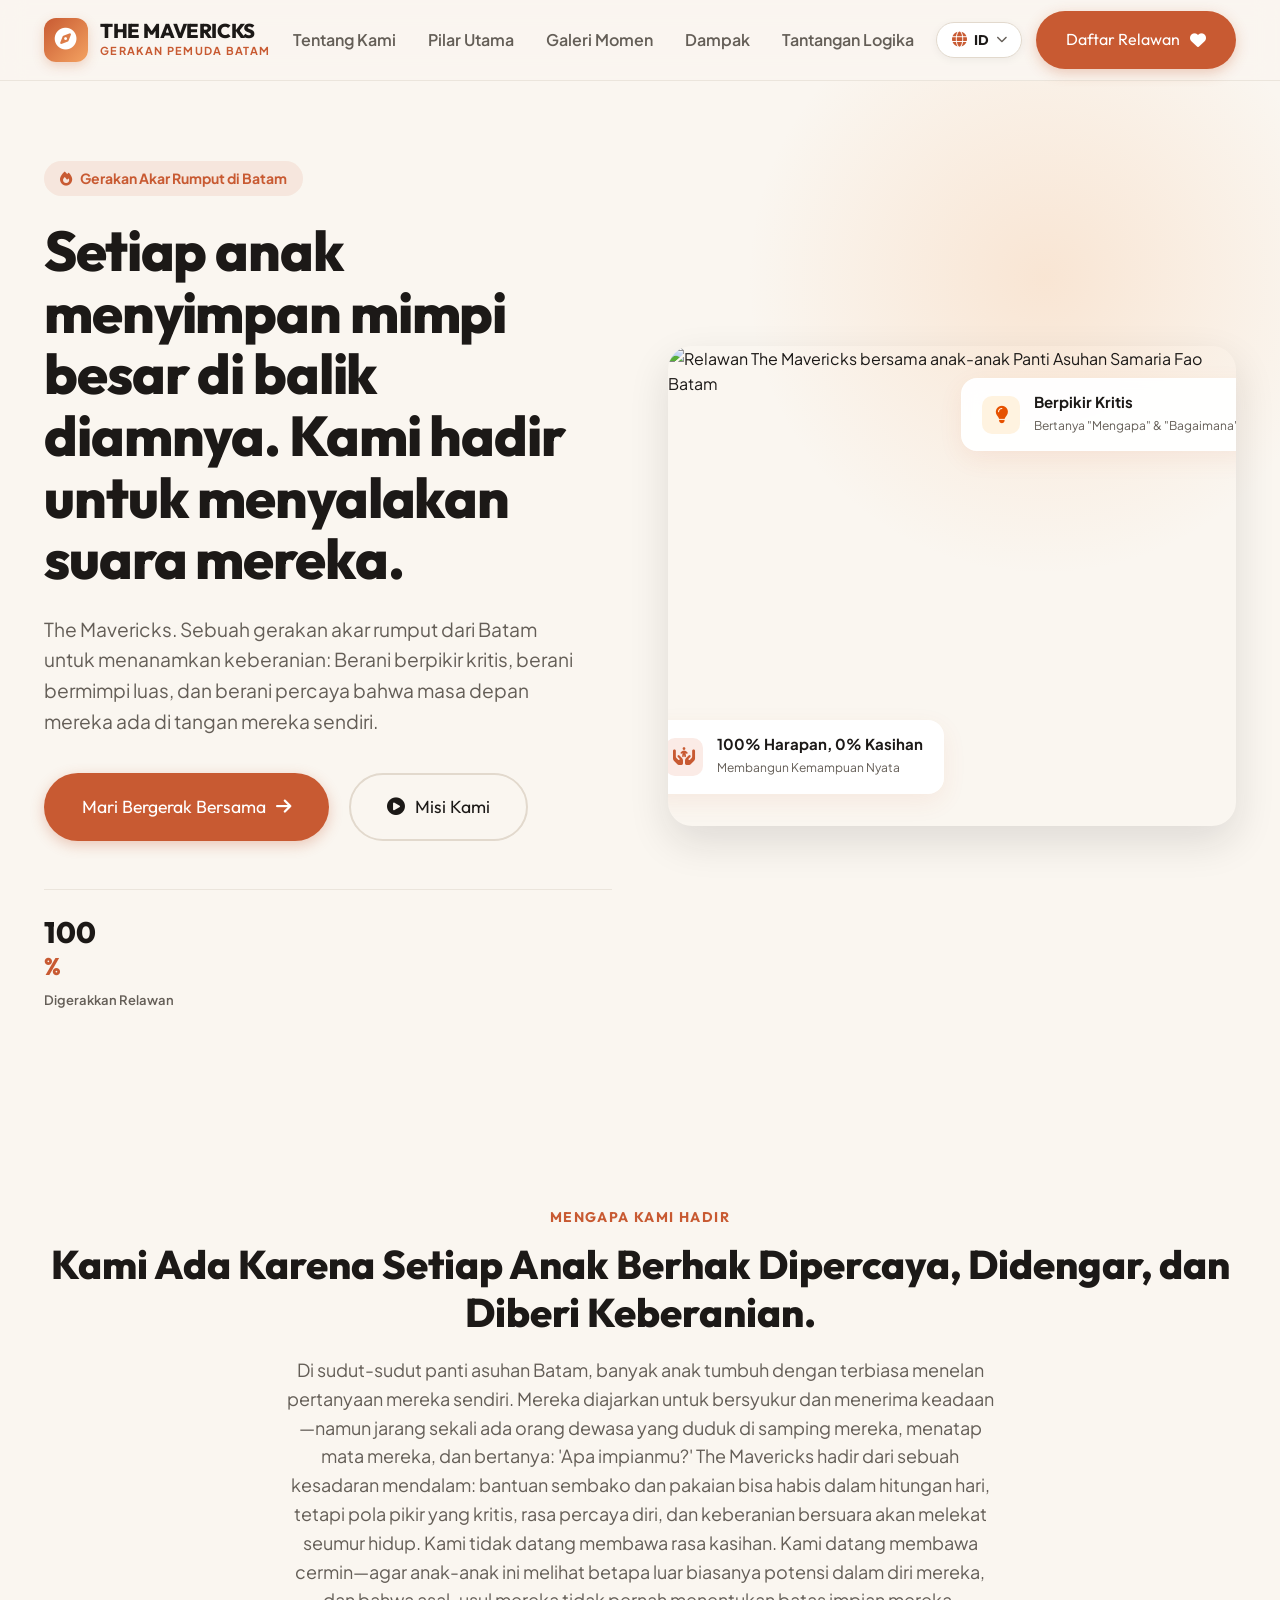
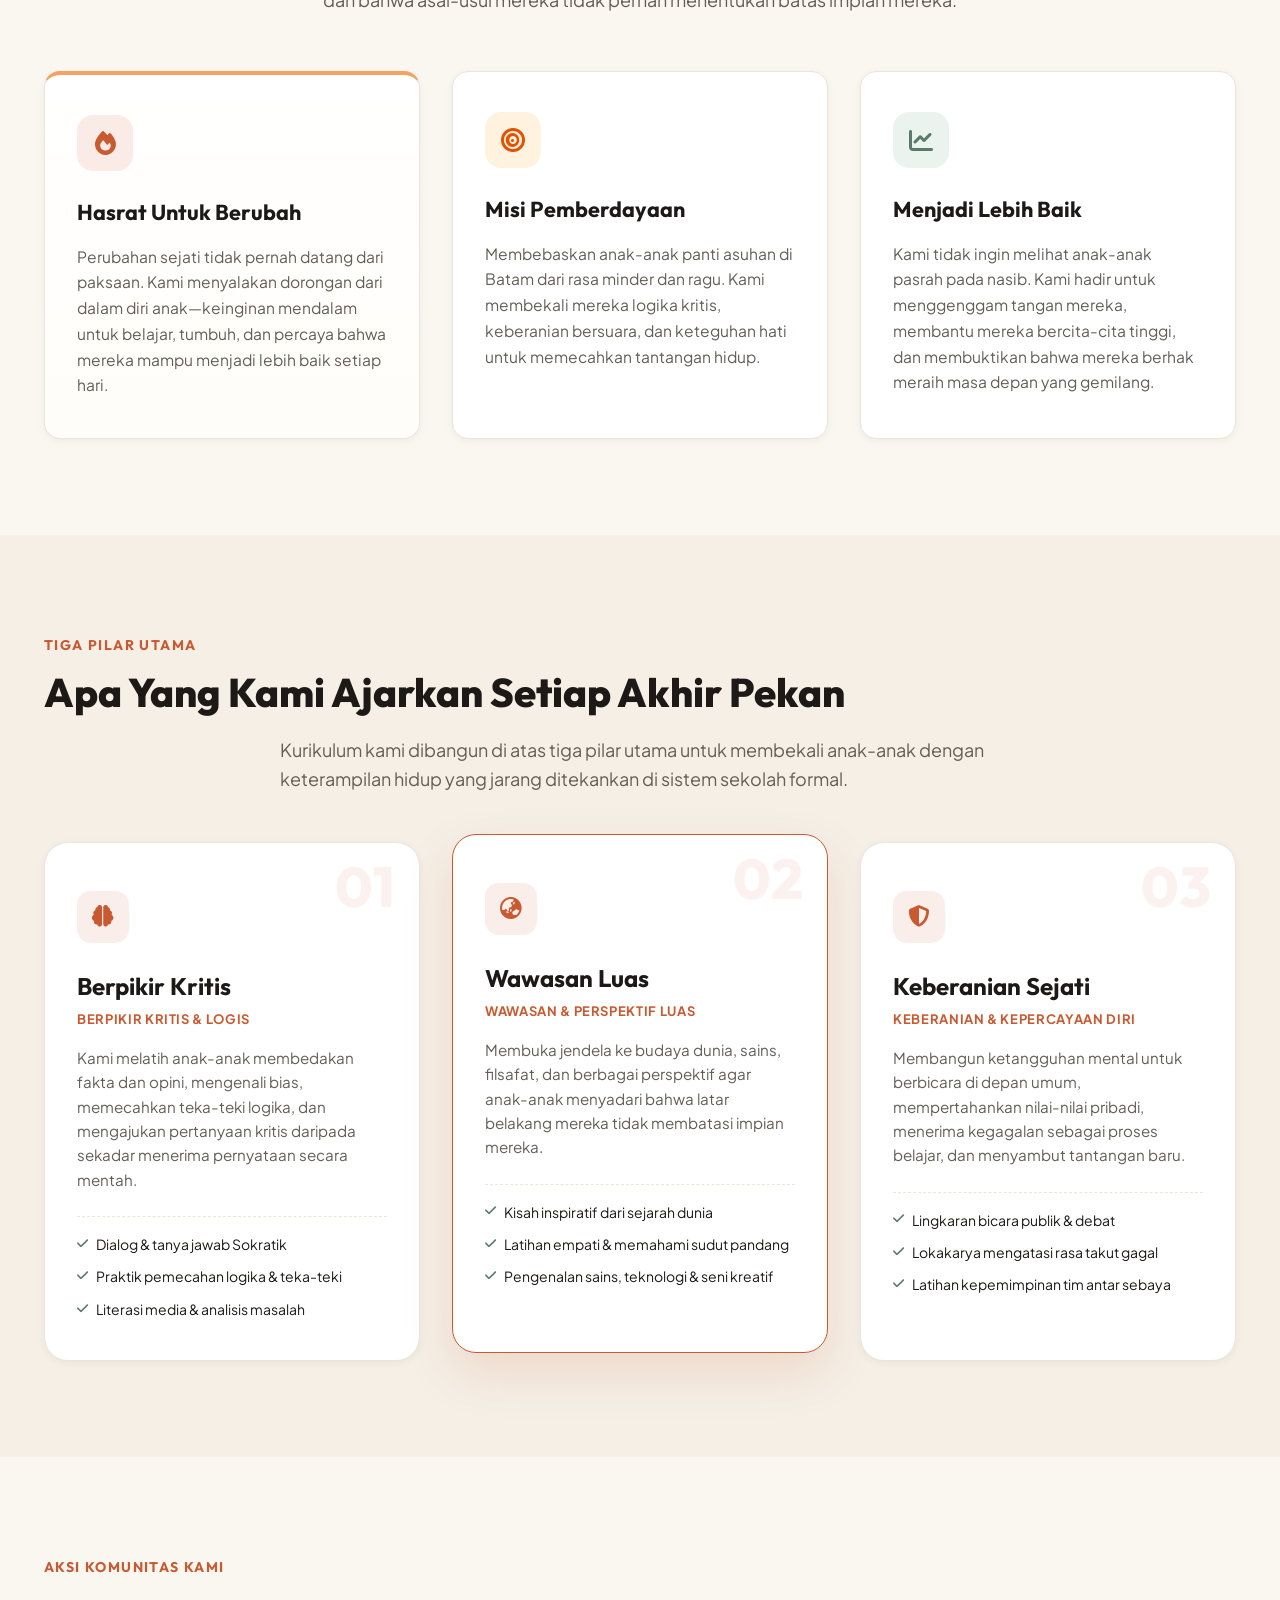
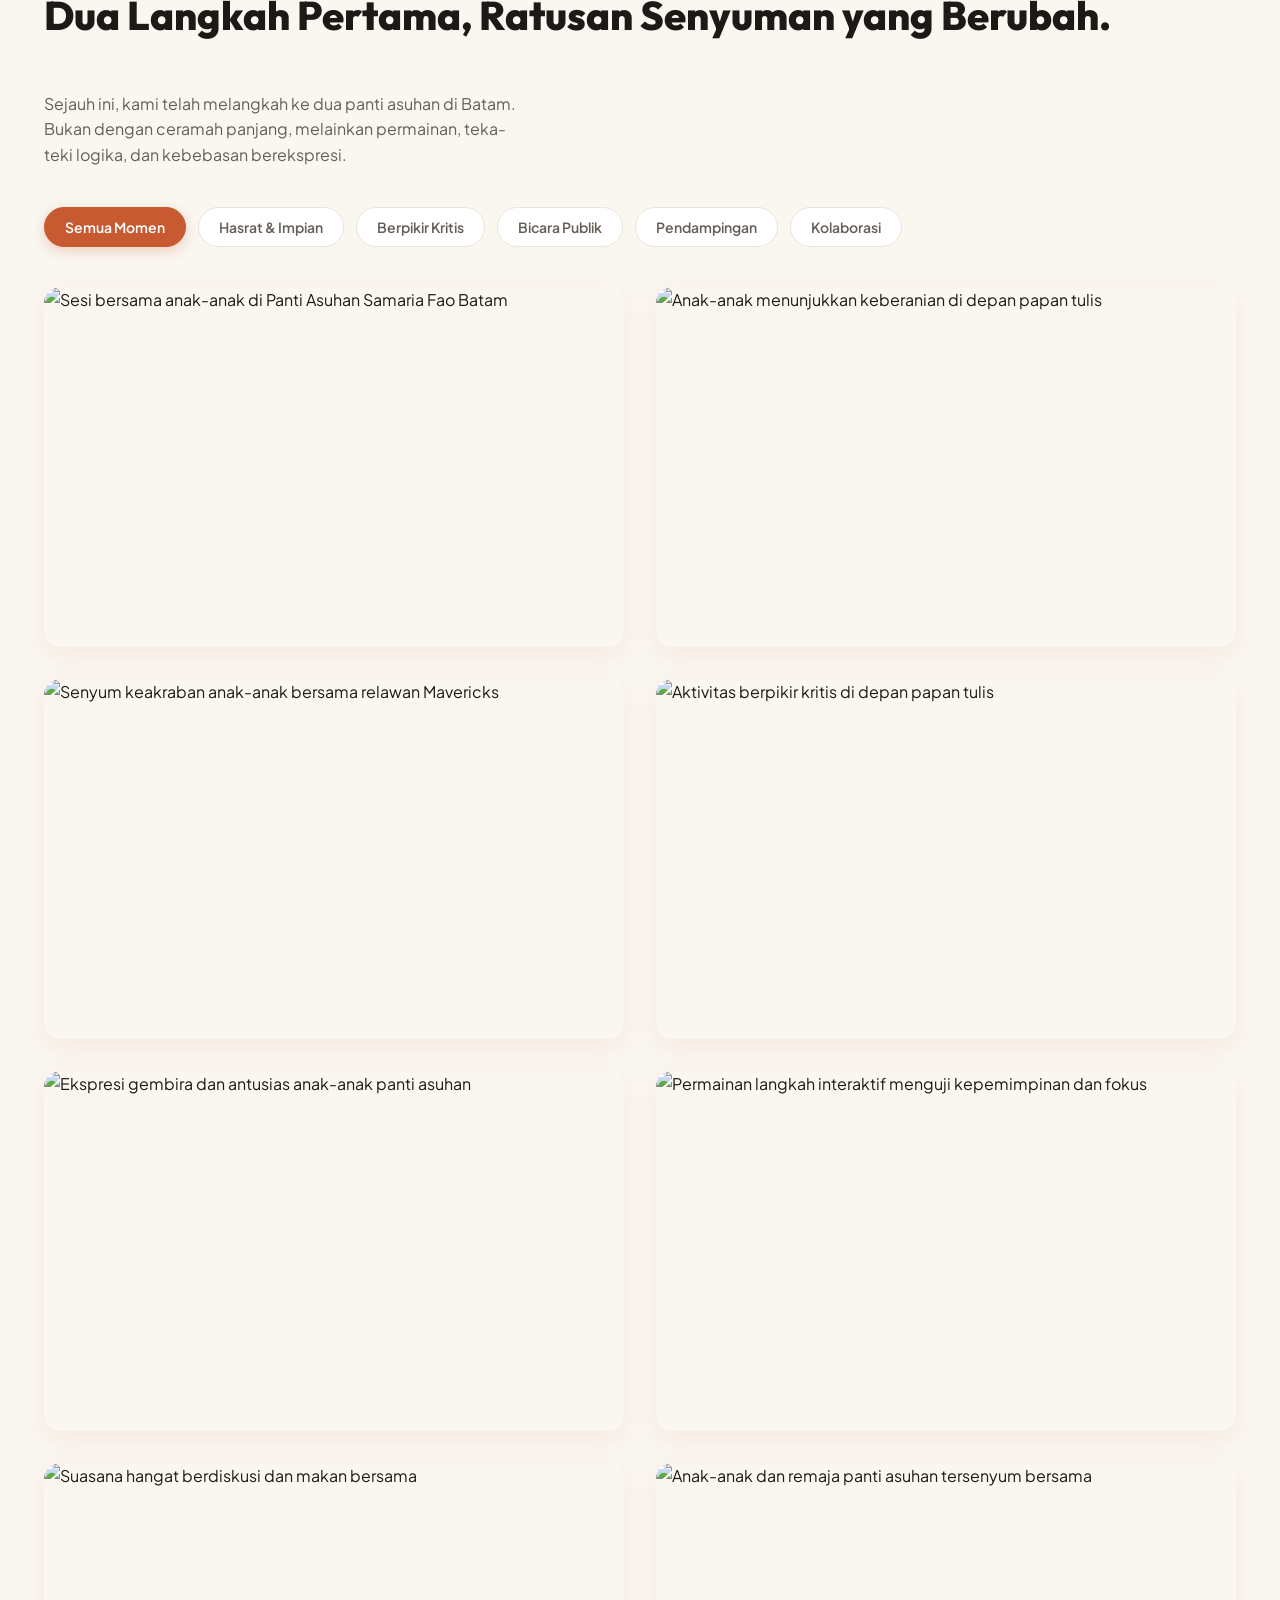
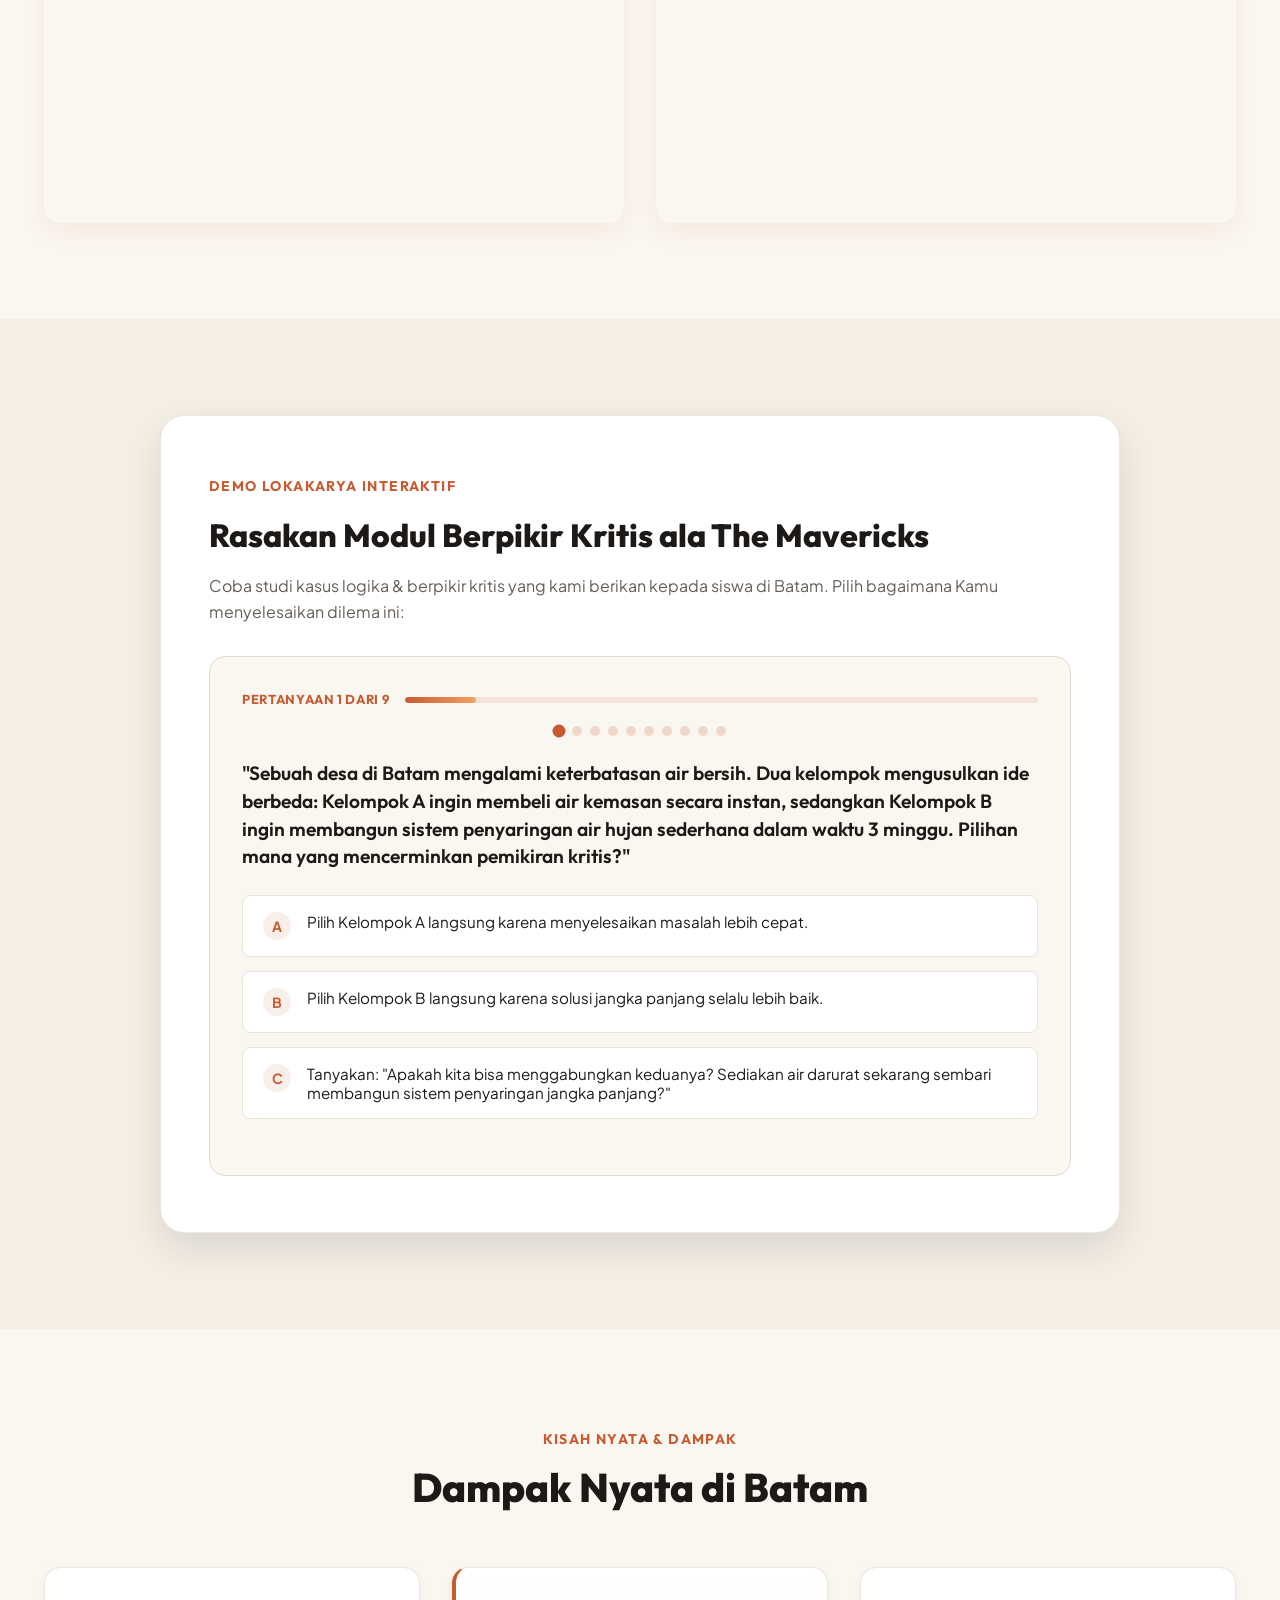
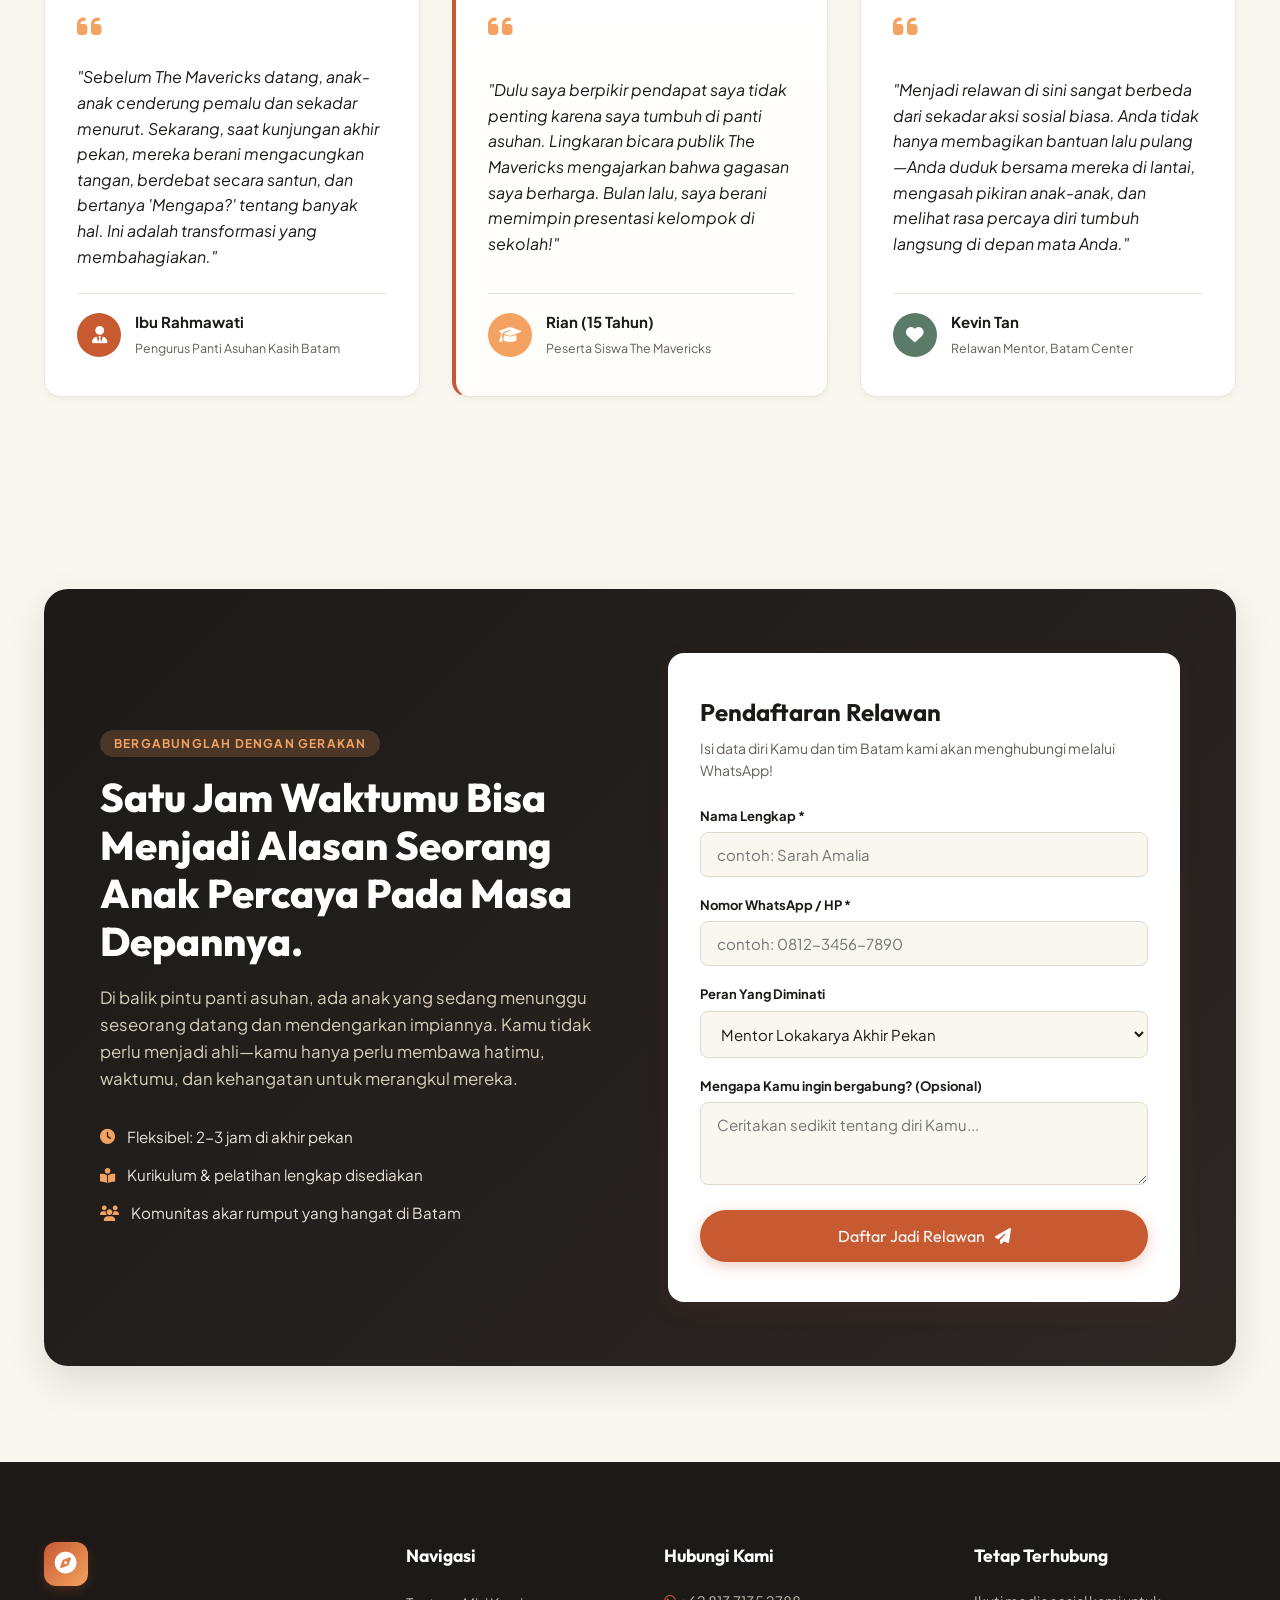
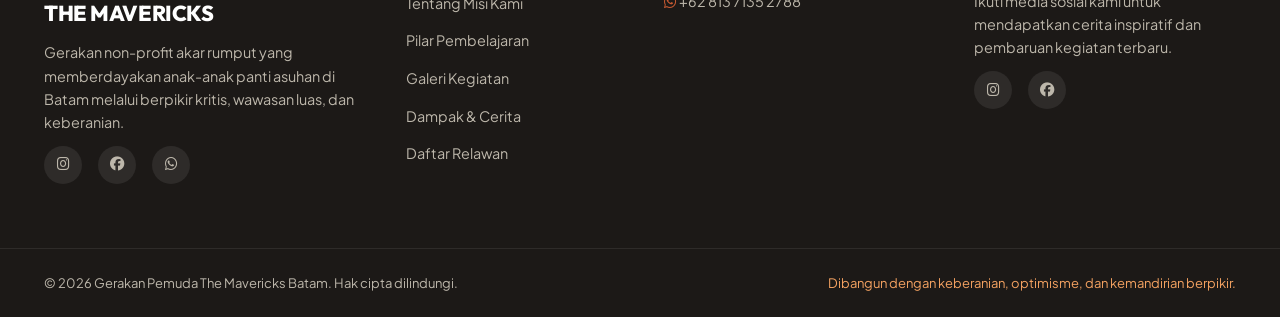
==== index.html @ 52108f41 "Add files via upload" ====
<!DOCTYPE html>
<html lang="id">
<head>
  <meta charset="UTF-8">
  <meta name="viewport" content="width=device-width, initial-scale=1.0">
  <title>The Mavericks | Pemberdayaan Pemuda & Berpikir Kritis di Batam</title>
  <meta name="description" content="The Mavericks adalah gerakan akar rumput di Batam, Indonesia yang mengajarkan cara berpikir kritis, wawasan luas, dan keberanian kepada anak-anak panti asuhan.">
  
  <!-- Google Fonts -->
  <link rel="preconnect" href="https://fonts.googleapis.com">
  <link rel="preconnect" href="https://fonts.gstatic.com" crossorigin>
  <link href="https://fonts.googleapis.com/css2?family=Outfit:wght@400;500;600;700;800&family=Plus+Jakarta+Sans:wght@400;500;600;700&display=swap" rel="stylesheet">
  
  <!-- FontAwesome Icons -->
  <link rel="stylesheet" href="https://cdnjs.cloudflare.com/ajax/libs/font-awesome/6.4.0/css/all.min.css">
  
  <link rel="stylesheet" href="style.css">
</head>
<body>



  <!-- Sticky Navbar -->
  <nav class="navbar" id="navbar">
    <div class="container nav-container">
      <a href="#" class="brand-logo">
        <div class="logo-icon">
          <i class="fa-solid fa-compass"></i>
        </div>
        <div class="logo-text">
          <span class="brand-name">THE MAVERICKS</span>
          <span class="brand-tagline" data-i18n="brand_tagline">GERAKAN PEMUDA BATAM</span>
        </div>
      </a>

      <ul class="nav-links" id="nav-links">
        <li><a href="#about" class="nav-link" data-i18n="nav_about">Tentang Kami</a></li>
        <li><a href="#pillars" class="nav-link" data-i18n="nav_pillars">Pilar Utama</a></li>
        <li><a href="#gallery" class="nav-link" data-i18n="nav_gallery">Galeri Momen</a></li>
        <li><a href="#impact" class="nav-link" data-i18n="nav_impact">Dampak</a></li>
        <li><a href="#challenge" class="nav-link" data-i18n="nav_challenge">Tantangan Logika</a></li>
      </ul>

      <div class="nav-actions">
        <!-- Language Switcher Dropdown -->
        <div class="lang-switcher-dropdown" id="lang-switcher">
          <button class="lang-dropdown-btn" aria-label="Select Language" id="lang-btn">
            <i class="fa-solid fa-globe"></i>
            <span class="current-lang-code" id="current-lang-text">ID</span>
            <i class="fa-solid fa-chevron-down lang-chevron"></i>
          </button>
          <ul class="lang-dropdown-menu" id="lang-menu">
            <li><button data-lang="id" class="lang-option active"><span class="flag">🇮🇩</span> ID - Indonesian</button></li>
            <li><button data-lang="en" class="lang-option"><span class="flag">🇬🇧</span> EN - English</button></li>
            <li><button data-lang="zh" class="lang-option"><span class="flag">🇨🇳</span> 中文 - Chinese</button></li>
          </ul>
        </div>

        <a href="#volunteer" class="btn btn-primary nav-btn">
          <span data-i18n="nav_volunteer">Daftar Relawan</span>
          <i class="fa-solid fa-heart"></i>
        </a>
        <button class="mobile-toggle" id="mobile-toggle" aria-label="Toggle menu">
          <i class="fa-solid fa-bars"></i>
        </button>
      </div>
    </div>
  </nav>

  <!-- Hero Section -->
  <section class="hero-section" id="hero">
    <div class="hero-bg-accent"></div>
    <div class="container hero-grid">
      <div class="hero-content">
        <div class="hero-badge">
          <i class="fa-solid fa-fire"></i>
          <span data-i18n="hero_badge">Gerakan Akar Rumput di Batam</span>
        </div>
        
        <h1 class="hero-title" data-i18n="hero_title">
          Di saat dunia menyuruh mereka untuk sekadar menurut, kami hadir untuk mendengar isi kepala mereka.
        </h1>
        
        <p class="hero-description" data-i18n="hero_description">
          The Mavericks. Sebuah gerakan kecil dari Batam untuk menanamkan keberanian: Berani berpikir kritis, berani bermimpi luas, dan berani menjadi berbeda.
        </p>

        <div class="hero-cta-group">
          <a href="#volunteer" class="btn btn-primary btn-lg">
            <span data-i18n="hero_cta_primary">Mari Bergerak Bersama</span>
            <i class="fa-solid fa-arrow-right"></i>
          </a>
          <a href="#about" class="btn btn-secondary btn-lg">
            <i class="fa-solid fa-circle-play"></i>
            <span data-i18n="hero_cta_secondary">Misi Kami</span>
          </a>
        </div>

        <div class="hero-trust-badges">
          <div class="trust-badge-item">
            <span class="trust-num" data-target="100">0</span><span class="trust-percent">%</span>
            <span class="trust-label" data-i18n="hero_trust_label">Digerakkan Relawan</span>
          </div>
        </div>
      </div>

      <div class="hero-image-wrapper">
        <div class="hero-image-card">
          <img src="assets/hero.jpg" alt="Relawan The Mavericks bersama anak-anak Panti Asuhan Samaria Fao Batam" class="hero-img">
          <div class="hero-img-overlay"></div>
          
          <!-- Floating Badge 1 -->
          <div class="floating-badge badge-top-right">
            <div class="badge-icon icon-yellow">
              <i class="fa-solid fa-lightbulb"></i>
            </div>
            <div class="badge-text">
              <strong data-i18n="badge1_title">Berpikir Kritis</strong>
              <small data-i18n="badge1_sub">Bertanya "Mengapa" & "Bagaimana"</small>
            </div>
          </div>

          <!-- Floating Badge 2 -->
          <div class="floating-badge badge-bottom-left">
            <div class="badge-icon icon-terracotta">
              <i class="fa-solid fa-hands-holding-child"></i>
            </div>
            <div class="badge-text">
              <strong data-i18n="badge2_title">100% Harapan, 0% Kasihan</strong>
              <small data-i18n="badge2_sub">Membangun Kemampuan Nyata</small>
            </div>
          </div>
        </div>
      </div>
    </div>
  </section>

  <!-- About Us Section -->
  <section class="about-section section-padding" id="about">
    <div class="container">
      <div class="section-header text-center">
        <span class="section-subtitle" data-i18n="about_subtitle">TENTANG KAMI</span>
        <h2 class="section-title" data-i18n="about_title">Bukan Sekadar Berbagi Materi, Kami Berbagi Keberanian.</h2>
        <p class="section-desc" data-i18n="about_desc">
          Di sudut-sudut panti asuhan Batam, banyak anak tumbuh dengan terbiasa menelan pertanyaan mereka sendiri. Mereka diajarkan untuk bersyukur dan menerima keadaan—namun jarang sekali ada orang dewasa yang duduk di samping mereka, menatap mata mereka, dan bertanya: 'Apa impianmu?' The Mavericks hadir dari sebuah kesadaran mendalam: bantuan sembako dan pakaian bisa habis dalam hitungan hari, tetapi pola pikir yang kritis, rasa percaya diri, dan keberanian bersuara akan melekat seumur hidup. Kami tidak datang membawa rasa kasihan. Kami datang membawa cermin—agar anak-anak ini melihat betapa luar biasanya potensi dalam diri mereka.
        </p>
      </div>

      <div class="about-cards-grid">
        <div class="about-card highlight-card">
          <div class="about-icon icon-terracotta">
            <i class="fa-solid fa-fire"></i>
          </div>
          <h3 data-i18n="about_card1_title">Hasrat Untuk Berubah</h3>
          <p data-i18n="about_card1_desc">
            Perubahan sejati tidak pernah datang dari paksaan luar. Kami percaya setiap anak harus memiliki dorongan dari dalam diri—keinginan mendalam untuk belajar lebih banyak, berkembang, dan menjadi lebih baik dari hari kemarin.
          </p>
        </div>

        <div class="about-card">
          <div class="about-icon icon-yellow">
            <i class="fa-solid fa-bullseye"></i>
          </div>
          <h3 data-i18n="about_card2_title">Misi Pemberdayaan</h3>
          <p data-i18n="about_card2_desc">
            Membebaskan anak-anak panti asuhan di Batam dari keterbatasan mental dengan membekali mereka berpikir kritis, berani bersuara, dan memecahkan tantangan hidup dengan penuh percaya diri.
          </p>
        </div>

        <div class="about-card">
          <div class="about-icon icon-sage">
            <i class="fa-solid fa-chart-line"></i>
          </div>
          <h3 data-i18n="about_card3_title">Menjadi Lebih Baik</h3>
          <p data-i18n="about_card3_desc">
            Kami tidak mendidik anak-anak untuk pasrah pada keadaan. Kami menyalakan tekad dalam diri mereka untuk bercita-cita tinggi, memperbaiki diri tanpa henti, dan meraih masa depan yang gemilang.
          </p>
        </div>
      </div>
    </div>
  </section>

  <!-- Core Pillars Section -->
  <section class="pillars-section section-padding bg-warm" id="pillars">
    <div class="container">
      <div class="section-header">
        <span class="section-subtitle" data-i18n="pillars_subtitle">TIGA PILAR UTAMA</span>
        <h2 class="section-title" data-i18n="pillars_title">Apa Yang Kami Ajarkan Setiap Akhir Pekan</h2>
        <p class="section-desc" data-i18n="pillars_desc">
          Kurikulum kami dibangun di atas tiga pilar utama untuk membekali anak-anak dengan keterampilan hidup yang jarang ditekankan di sistem sekolah formal.
        </p>
      </div>

      <div class="pillars-grid">
        <!-- Pillar 1 -->
        <div class="pillar-card">
          <div class="pillar-number">01</div>
          <div class="pillar-content">
            <div class="pillar-icon">
              <i class="fa-solid fa-brain"></i>
            </div>
            <h3 data-i18n="pillar1_title">Berpikir Kritis</h3>
            <span class="pillar-sub" data-i18n="pillar1_sub">Berpikir Kritis & Logis</span>
            <p data-i18n="pillar1_desc">
              Kami melatih anak-anak membedakan fakta dan opini, mengenali bias, memecahkan teka-teki logika, dan mengajukan pertanyaan kritis daripada sekadar menerima pernyataan secara mentah.
            </p>
            <ul class="pillar-list">
              <li><i class="fa-solid fa-check"></i> <span data-i18n="pillar1_item1">Dialog & tanya jawab Sokratik</span></li>
              <li><i class="fa-solid fa-check"></i> <span data-i18n="pillar1_item2">Praktik pemecahan logika & teka-teki</span></li>
              <li><i class="fa-solid fa-check"></i> <span data-i18n="pillar1_item3">Literasi media & analisis masalah</span></li>
            </ul>
          </div>
        </div>

        <!-- Pillar 2 -->
        <div class="pillar-card active-pillar">
          <div class="pillar-number">02</div>
          <div class="pillar-content">
            <div class="pillar-icon">
              <i class="fa-solid fa-earth-asia"></i>
            </div>
            <h3 data-i18n="pillar2_title">Wawasan Luas</h3>
            <span class="pillar-sub" data-i18n="pillar2_sub">Wawasan & Perspektif Luas</span>
            <p data-i18n="pillar2_desc">
              Membuka jendela ke budaya dunia, sains, filsafat, dan berbagai perspektif agar anak-anak menyadari bahwa latar belakang mereka tidak membatasi impian mereka.
            </p>
            <ul class="pillar-list">
              <li><i class="fa-solid fa-check"></i> <span data-i18n="pillar2_item1">Kisah inspiratif dari sejarah dunia</span></li>
              <li><i class="fa-solid fa-check"></i> <span data-i18n="pillar2_item2">Latihan empati & memahami sudut pandang</span></li>
              <li><i class="fa-solid fa-check"></i> <span data-i18n="pillar2_item3">Pengenalan sains, teknologi & seni kreatif</span></li>
            </ul>
          </div>
        </div>

        <!-- Pillar 3 -->
        <div class="pillar-card">
          <div class="pillar-number">03</div>
          <div class="pillar-content">
            <div class="pillar-icon">
              <i class="fa-solid fa-shield-halved"></i>
            </div>
            <h3 data-i18n="pillar3_title">Keberanian Sejati</h3>
            <span class="pillar-sub" data-i18n="pillar3_sub">Keberanian & Kepercayaan Diri</span>
            <p data-i18n="pillar3_desc">
              Membangun ketangguhan mental untuk berbicara di depan umum, mempertahankan nilai-nilai pribadi, menerima kegagalan sebagai proses belajar, dan menyambut tantangan baru.
            </p>
            <ul class="pillar-list">
              <li><i class="fa-solid fa-check"></i> <span data-i18n="pillar3_item1">Lingkaran bicara publik & debat</span></li>
              <li><i class="fa-solid fa-check"></i> <span data-i18n="pillar3_item2">Lokakarya mengatasi rasa takut gagal</span></li>
              <li><i class="fa-solid fa-check"></i> <span data-i18n="pillar3_item3">Latihan kepemimpinan tim antar sebaya</span></li>
            </ul>
          </div>
        </div>
      </div>
    </div>
  </section>

  <!-- Interactive Gallery Section -->
  <section class="gallery-section section-padding" id="gallery">
    <div class="container">
      <div class="gallery-header-flex">
        <div>
          <span class="section-subtitle" data-i18n="gallery_subtitle">AKSI KOMUNITAS KAMI</span>
          <h2 class="section-title" data-i18n="gallery_title">Dua Langkah Pertama, Ratusan Senyuman yang Berubah.</h2>
        </div>
        <p class="gallery-header-desc" data-i18n="gallery_desc">
          Sejauh ini, kami telah melangkah ke dua panti asuhan di Batam. Bukan dengan ceramah panjang, melainkan permainan, teka-teki logika, dan kebebasan berekspresi.
        </p>
      </div>

      <!-- Filter Buttons -->
      <div class="gallery-filters">
        <button class="filter-btn active" data-filter="all" data-i18n="filter_all">Semua Momen</button>
        <button class="filter-btn" data-filter="desire" data-i18n="filter_desire">Hasrat & Impian</button>
        <button class="filter-btn" data-filter="thinking" data-i18n="filter_thinking">Berpikir Kritis</button>
        <button class="filter-btn" data-filter="speaking" data-i18n="filter_speaking">Bicara Publik</button>
        <button class="filter-btn" data-filter="mentorship" data-i18n="filter_mentorship">Pendampingan</button>
        <button class="filter-btn" data-filter="collaboration" data-i18n="filter_collaboration">Kolaborasi</button>
      </div>

      <!-- Gallery Grid -->
      <div class="gallery-grid" id="gallery-grid">
        <!-- Item 1: Group session at Samaria Fao -->
        <div class="gallery-item" data-category="collaboration">
          <div class="gallery-image-box">
            <img src="assets/gallery-1.jpg" alt="Sesi bersama anak-anak di Panti Asuhan Samaria Fao Batam" loading="lazy">
            <div class="gallery-overlay">
              <span class="gallery-cat-tag" data-i18n="item1_tag">Sesi Bersama</span>
              <h4 data-i18n="item1_title">Duduk Bersama, Belajar Bersama</h4>
              <p data-i18n="item1_short">Anak-anak Panti Asuhan Samaria Fao berkumpul dalam sesi diskusi interaktif bersama The Mavericks.</p>
              <button class="lightbox-trigger" data-img="assets/gallery-1.jpg" data-title-key="item1_title" data-desc-key="item1_desc" data-title="Duduk Bersama, Belajar Bersama" data-desc="Sesi kami di Panti Asuhan Samaria Fao — duduk melingkar di lantai, saling berbagi cerita dan membuka cakrawala berpikir.">
                <i class="fa-solid fa-expand"></i> <span data-i18n="view_photo">Lihat Foto</span>
              </button>
            </div>
          </div>
        </div>

        <!-- Item 2: Kids posing at whiteboard -->
        <div class="gallery-item" data-category="speaking">
          <div class="gallery-image-box">
            <img src="assets/gallery-2.jpg" alt="Anak-anak menunjukkan keberanian di depan papan tulis" loading="lazy">
            <div class="gallery-overlay">
              <span class="gallery-cat-tag" data-i18n="item2_tag">Bicara Publik</span>
              <h4 data-i18n="item2_title">Berani Tampil & Berbagi</h4>
              <p data-i18n="item2_short">Mereka berdiri dengan bangga dan percaya diri menyampaikan gagasan di depan teman-teman.</p>
              <button class="lightbox-trigger" data-img="assets/gallery-2.jpg" data-title-key="item2_title" data-desc-key="item2_desc" data-title="Berani Tampil & Berbagi" data-desc="Anak-anak tampil dengan ceria, melatih keberanian mengungkapkan pikiran mereka tanpa rasa takut.">
                <i class="fa-solid fa-expand"></i> <span data-i18n="view_photo">Lihat Foto</span>
              </button>
            </div>
          </div>
        </div>

        <!-- Item 3: Thumbs up with snacks and smile -->
        <div class="gallery-item" data-category="mentorship">
          <div class="gallery-image-box">
            <img src="assets/gallery-3.jpg" alt="Senyum keakraban anak-anak bersama relawan Mavericks" loading="lazy">
            <div class="gallery-overlay">
              <span class="gallery-cat-tag" data-i18n="item3_tag">Keakraban</span>
              <h4 data-i18n="item3_title">Tawa & Semangat Muda</h4>
              <p data-i18n="item3_short">Saat keakraban terjalin, rasa percaya diri dan dorongan untuk maju pun tumbuh alami.</p>
              <button class="lightbox-trigger" data-img="assets/gallery-3.jpg" data-title-key="item3_title" data-desc-key="item3_desc" data-title="Tawa & Semangat Muda" data-desc="Bukan hanya pelajaran di kertas — melainkan rasa diterima, didengar, dan didukung penuh untuk menjadi lebih baik.">
                <i class="fa-solid fa-expand"></i> <span data-i18n="view_photo">Lihat Foto</span>
              </button>
            </div>
          </div>
        </div>

        <!-- Item 4: Group kids standing at board -->
        <div class="gallery-item" data-category="thinking">
          <div class="gallery-image-box">
            <img src="assets/gallery-4.jpg" alt="Aktivitas berpikir kritis di depan papan tulis" loading="lazy">
            <div class="gallery-overlay">
              <span class="gallery-cat-tag" data-i18n="item4_tag">Berpikir Kritis</span>
              <h4 data-i18n="item4_title">Memetakan Gagasan Bersama</h4>
              <p data-i18n="item4_short">Di depan papan tulis, mereka belajar bahwa tidak ada pertanyaan atau jawaban yang terlalu kecil.</p>
              <button class="lightbox-trigger" data-img="assets/gallery-4.jpg" data-title-key="item4_title" data-desc-key="item4_desc" data-title="Memetakan Gagasan Bersama" data-desc="Relawan The Mavericks membimbing anak-anak untuk berpikir out-of-the-box, berani mencoba, dan percaya proses.">
                <i class="fa-solid fa-expand"></i> <span data-i18n="view_photo">Lihat Foto</span>
              </button>
            </div>
          </div>
        </div>

        <!-- Item 5: Fun pose and gesture group -->
        <div class="gallery-item" data-category="desire">
          <div class="gallery-image-box">
            <img src="assets/gallery-5.jpg" alt="Ekspresi gembira dan antusias anak-anak panti asuhan" loading="lazy">
            <div class="gallery-overlay">
              <span class="gallery-cat-tag" data-i18n="item5_tag">Semangat Bertumbuh</span>
              <h4 data-i18n="item5_title">Energi Positif & Kebersamaan</h4>
              <p data-i18n="item5_short">Semangat dan keceriaan anak-anak menjadi bukti dorongan kuat dari dalam diri mereka untuk maju.</p>
              <button class="lightbox-trigger" data-img="assets/gallery-5.jpg" data-title-key="item5_title" data-desc-key="item5_desc" data-title="Energi Positif & Kebersamaan" data-desc="Anak-anak menunjukkan keterbukaan dan antusiasme tinggi untuk mempelajari hal-hal baru.">
                <i class="fa-solid fa-expand"></i> <span data-i18n="view_photo">Lihat Foto</span>
              </button>
            </div>
          </div>
        </div>

        <!-- Item 6: Activity step game on tile floor -->
        <div class="gallery-item" data-category="collaboration">
          <div class="gallery-image-box">
            <img src="assets/gallery-6.jpg" alt="Permainan langkah interaktif menguji kepemimpinan dan fokus" loading="lazy">
            <div class="gallery-overlay">
              <span class="gallery-cat-tag" data-i18n="item6_tag">Kepemimpinan</span>
              <h4 data-i18n="item6_title">Langkah Menuju Impian</h4>
              <p data-i18n="item6_short">Setiap langkah kecil yang diambil dengan sadar adalah fondasi dari keberhasilan masa depan.</p>
              <button class="lightbox-trigger" data-img="assets/gallery-6.jpg" data-title-key="item6_title" data-desc-key="item6_desc" data-title="Langkah Menuju Impian" data-desc="Melalui simulasi dan permainan interaktif, anak-anak belajar mengambil keputusan dan melangkah dengan yakin.">
                <i class="fa-solid fa-expand"></i> <span data-i18n="view_photo">Lihat Foto</span>
              </button>
            </div>
          </div>
        </div>

        <!-- Item 7: Circle eating and discussing -->
        <div class="gallery-item" data-category="mentorship">
          <div class="gallery-image-box">
            <img src="assets/gallery-7.jpg" alt="Suasana hangat berdiskusi dan makan bersama" loading="lazy">
            <div class="gallery-overlay">
              <span class="gallery-cat-tag" data-i18n="item7_tag">Pendampingan</span>
              <h4 data-i18n="item7_title">Satu Lawan Satu, Hati ke Hati</h4>
              <p data-i18n="item7_short">Perubahan nyata dimulai dari percakapan hangat yang tulus di antara sesama teman dan relawan.</p>
              <button class="lightbox-trigger" data-img="assets/gallery-7.jpg" data-title-key="item7_title" data-desc-key="item7_desc" data-title="Satu Lawan Satu, Hati ke Hati" data-desc="Suasana santai dan akrab membuka ruang bagi anak-anak untuk mengekspresikan impian dan harapan mereka.">
                <i class="fa-solid fa-expand"></i> <span data-i18n="view_photo">Lihat Foto</span>
              </button>
            </div>
          </div>
        </div>

        <!-- Item 8: Group photo with meal box -->
        <div class="gallery-item" data-category="desire">
          <div class="gallery-image-box">
            <img src="assets/gallery-8.jpg" alt="Anak-anak dan remaja panti asuhan tersenyum bersama" loading="lazy">
            <div class="gallery-overlay">
              <span class="gallery-cat-tag" data-i18n="item8_tag">Hasrat & Impian</span>
              <h4 data-i18n="item8_title">Impian Dimulai dari Sini</h4>
              <p data-i18n="item8_short">Kami hadir untuk memberi mereka ruang dan keberanian agar bermimpi setinggi-tingginya.</p>
              <button class="lightbox-trigger" data-img="assets/gallery-8.jpg" data-title-key="item8_title" data-desc-key="item8_desc" data-title="Impian Dimulai dari Sini" data-desc="Masa depan yang cerah milik mereka yang memiliki keinginan kuat untuk belajar, berubah, dan menjadi lebih baik.">
                <i class="fa-solid fa-expand"></i> <span data-i18n="view_photo">Lihat Foto</span>
              </button>
            </div>
          </div>
        </div>
      </div>
    </div>
  </section>


  <!-- Interactive Curiosity Challenge Section -->
  <section class="challenge-section section-padding bg-warm" id="challenge">
    <div class="container">
      <div class="challenge-box">
        <div class="challenge-content">
          <span class="section-subtitle" data-i18n="challenge_subtitle">DEMO LOKAKARYA INTERAKTIF</span>
          <h2 data-i18n="challenge_title">Rasakan Modul Berpikir Kritis ala The Mavericks</h2>
          <p data-i18n="challenge_desc">
            Coba salah satu studi kasus logika &amp; berpikir kritis yang kami berikan kepada siswa di Batam. Pilih bagaimana Kamu menyelesaikan dilema ini:
          </p>

          <div class="quiz-card" id="quiz-card">

            <!-- Quiz State: Active Question -->
            <div id="quiz-active">
              <!-- Step Header -->
              <div class="quiz-step-header">
                <span class="quiz-step-label" id="quiz-step-label">Pertanyaan 1 dari 5</span>
                <div class="quiz-progress-bar"><div class="quiz-progress-fill" id="quiz-progress-fill"></div></div>
              </div>

              <!-- Progress Dots -->
              <div class="quiz-progress-dots" id="quiz-progress-dots">
                <span class="quiz-dot active" data-index="0"></span>
                <span class="quiz-dot" data-index="1"></span>
                <span class="quiz-dot" data-index="2"></span>
                <span class="quiz-dot" data-index="3"></span>
                <span class="quiz-dot" data-index="4"></span>
                <span class="quiz-dot" data-index="5"></span>
                <span class="quiz-dot" data-index="6"></span>
                <span class="quiz-dot" data-index="7"></span>
                <span class="quiz-dot" data-index="8"></span>
                <span class="quiz-dot" data-index="9"></span>
              </div>

              <!-- Question Text -->
              <h3 class="quiz-question" id="quiz-question-text"></h3>

              <!-- Options -->
              <div class="quiz-options" id="quiz-options-container"></div>

              <!-- Per-Question Feedback -->
              <div class="quiz-feedback hidden" id="quiz-feedback">
                <div class="feedback-icon"><i class="fa-solid fa-circle-check"></i></div>
                <div class="feedback-text">
                  <strong id="quiz-feedback-title"></strong>
                  <p id="quiz-feedback-desc"></p>
                </div>
              </div>

              <!-- Navigation Buttons -->
              <div class="quiz-nav-btns" id="quiz-nav-btns">
                <button class="btn btn-outline-quiz" id="quiz-prev-btn" data-i18n="quiz_prev_btn" style="display:none;">Sebelumnya</button>
                <button class="btn btn-primary-quiz" id="quiz-next-btn" data-i18n="quiz_next_btn" style="display:none;">Pertanyaan Selanjutnya</button>
              </div>
            </div>

            <!-- Quiz State: Completed -->
            <div id="quiz-completed" class="quiz-completed-screen hidden">
              <div class="quiz-completed-icon">🏆</div>
              <h3 id="quiz-completed-title" data-i18n="quiz_completed_title">Selamat! Anda Telah Menyelesaikan Seluruh Modul!</h3>
              <p id="quiz-completed-desc" data-i18n="quiz_completed_desc">Anda telah melatih pola pikir Maverick: Berpikir Kritis, Literasi Informasi, Pengambilan Keputusan Seimbang, dan Keberanian Bertindak.</p>
              <div class="quiz-score-display" id="quiz-score-display"></div>
              <button class="btn btn-primary-quiz" id="quiz-restart-btn" data-i18n="quiz_restart_btn">Mulai Ulang Modul</button>
            </div>

          </div>
        </div>
      </div>
    </div>
  </section>


  <!-- Impact & Testimonials Section -->
  <section class="impact-section section-padding" id="impact">
    <div class="container">
      <div class="section-header text-center">
        <span class="section-subtitle" data-i18n="impact_subtitle">KISAH NYATA & DAMPAK</span>
        <h2 class="section-title" data-i18n="impact_title">Dampak Nyata di Batam</h2>
      </div>

      <div class="testimonials-grid">
        <!-- Testimonial 1 -->
        <div class="testimonial-card">
          <div class="quote-icon"><i class="fa-solid fa-quote-left"></i></div>
          <p class="testimonial-text" data-i18n="testimonial1_text">
            "Sebelum The Mavericks datang, anak-anak cenderung pemalu dan sekadar menurut. Sekarang, saat kunjungan akhir pekan, mereka berani mengacungkan tangan, berdebat secara santun, dan bertanya 'Mengapa?' tentang banyak hal. Ini adalah transformasi yang membahagiakan."
          </p>
          <div class="testimonial-author">
            <div class="author-avatar avatar-1">
              <i class="fa-solid fa-user-tie"></i>
            </div>
            <div>
              <strong data-i18n="testimonial1_author">Ibu Rahmawati</strong>
              <small data-i18n="testimonial1_role">Pengurus Panti Asuhan Kasih Batam</small>
            </div>
          </div>
        </div>

        <!-- Testimonial 2 -->
        <div class="testimonial-card highlight-testimonial">
          <div class="quote-icon"><i class="fa-solid fa-quote-left"></i></div>
          <p class="testimonial-text" data-i18n="testimonial2_text">
            "Dulu saya berpikir pendapat saya tidak penting karena saya tumbuh di panti asuhan. Lingkaran bicara publik The Mavericks mengajarkan bahwa gagasan saya berharga. Bulan lalu, saya berani memimpin presentasi kelompok di sekolah!"
          </p>
          <div class="testimonial-author">
            <div class="author-avatar avatar-2">
              <i class="fa-solid fa-graduation-cap"></i>
            </div>
            <div>
              <strong data-i18n="testimonial2_author">Rian (15 Tahun)</strong>
              <small data-i18n="testimonial2_role">Peserta Siswa The Mavericks</small>
            </div>
          </div>
        </div>

        <!-- Testimonial 3 -->
        <div class="testimonial-card">
          <div class="quote-icon"><i class="fa-solid fa-quote-left"></i></div>
          <p class="testimonial-text" data-i18n="testimonial3_text">
            "Menjadi relawan di sini sangat berbeda dari sekadar aksi sosial biasa. Anda tidak hanya membagikan bantuan lalu pulang—Anda duduk bersama mereka di lantai, mengasah pikiran anak-anak, dan melihat rasa percaya diri tumbuh langsung di depan mata Anda."
          </p>
          <div class="testimonial-author">
            <div class="author-avatar avatar-3">
              <i class="fa-solid fa-heart"></i>
            </div>
            <div>
              <strong data-i18n="testimonial3_author">Kevin Tan</strong>
              <small data-i18n="testimonial3_role">Relawan Mentor, Batam Center</small>
            </div>
          </div>
        </div>
      </div>
    </div>
  </section>
  <!-- Volunteer Call to Action Section -->
  <section class="cta-section section-padding" id="volunteer">
    <div class="container">
      <div class="cta-banner">
        <div class="cta-banner-content">
          <span class="cta-badge" data-i18n="cta_badge">BERGABUNGLAH DENGAN GERAKAN</span>
          <h2 data-i18n="cta_title">Gerakan Ini Terlalu Besar Jika Hanya Dipikul Sendirian. Kami Butuh Kamu.</h2>
          <p data-i18n="cta_desc">
            Ada ribuan anak di luar sana yang pikirannya sedang menunggu untuk dinyalakan. Kami mencari orang-orang yang peduli. Kamu hanya perlu membawa hatimu, waktumu, dan kesediaan untuk merangkul mereka.
          </p>

          <div class="cta-features-list">
            <div class="cta-feature-item">
              <i class="fa-solid fa-clock"></i>
              <span data-i18n="cta_feature1">Fleksibel: 2-3 jam di akhir pekan</span>
            </div>
            <div class="cta-feature-item">
              <i class="fa-solid fa-book-open-reader"></i>
              <span data-i18n="cta_feature2">Kurikulum & pelatihan lengkap disediakan</span>
            </div>
            <div class="cta-feature-item">
              <i class="fa-solid fa-users"></i>
              <span data-i18n="cta_feature3">Komunitas akar rumput yang hangat di Batam</span>
            </div>
          </div>
        </div>

        <!-- Inline Volunteer Form -->
        <div class="cta-form-card">
          <h3 data-i18n="form_title">Pendaftaran Relawan</h3>
          <p class="form-sub" data-i18n="form_sub">Isi data diri Kamu dan tim Batam kami akan menghubungi melalui WhatsApp!</p>

          <form id="volunteer-form" onsubmit="return false;">
            <div class="form-group">
              <label for="vol-name" data-i18n="label_name">Nama Lengkap *</label>
              <input type="text" id="vol-name" placeholder="contoh: Sarah Amalia" data-i18n-placeholder="placeholder_name" required>
            </div>

            <div class="form-group">
              <label for="vol-phone" data-i18n="label_phone">Nomor WhatsApp / HP *</label>
              <input type="tel" id="vol-phone" placeholder="contoh: 0812-3456-7890" data-i18n-placeholder="placeholder_phone" required>
            </div>

            <div class="form-group">
              <label for="vol-role" data-i18n="label_role">Peran Yang Diminati</label>
              <select id="vol-role">
                <option value="mentor" data-i18n="role_opt_mentor">Mentor Lokakarya Akhir Pekan</option>
                <option value="facilitator" data-i18n="role_opt_facilitator">Fasilitator Modul / Pembicara</option>
                <option value="content" data-i18n="role_opt_content">Konten Kreatif & Fotografi</option>
                <option value="sponsor" data-i18n="role_opt_sponsor">Mitra Komunitas / Donatur</option>
              </select>
            </div>

            <div class="form-group">
              <label for="vol-notes" data-i18n="label_notes">Mengapa Kamu ingin bergabung? (Opsional)</label>
              <textarea id="vol-notes" rows="3" placeholder="Ceritakan sedikit tentang diri Kamu..." data-i18n-placeholder="placeholder_notes"></textarea>
            </div>

            <button type="submit" class="btn btn-primary btn-block" id="submit-vol-btn">
              <span data-i18n="submit_btn">Daftar Jadi Relawan</span>
              <i class="fa-solid fa-paper-plane"></i>
            </button>
          </form>

          <!-- Form Success State -->
          <div class="form-success hidden" id="form-success">
            <div class="success-icon"><i class="fa-solid fa-circle-check"></i></div>
            <h4 data-i18n="success_title">Terima Kasih! Pendaftaran Berhasil Diterima!</h4>
            <p data-i18n="success_desc">Kami sangat senang menyambut Kamu. Tim kami di Batam akan segera menghubungi Kamu via WhatsApp untuk membagikan jadwal lokakarya mendatang.</p>
            <button class="btn btn-secondary btn-sm" id="reset-form-btn" data-i18n="reset_form_btn">Kirim Tanggapan Lain</button>
          </div>
        </div>
      </div>
    </div>
  </section>

  <!-- Footer -->
  <footer class="footer">
    <div class="container footer-grid">
      <div class="footer-col brand-col">
        <div class="logo-icon">
          <i class="fa-solid fa-compass"></i>
        </div>
        <span class="brand-name">THE MAVERICKS</span>
        <p class="footer-about" data-i18n="footer_about">
          Gerakan non-profit akar rumput yang memberdayakan anak-anak panti asuhan di Batam melalui berpikir kritis, wawasan luas, dan keberanian.
        </p>
        <div class="footer-socials">
          <a href="https://www.instagram.com/mavericks.indo/" target="_blank" rel="noopener noreferrer" aria-label="Instagram"><i class="fa-brands fa-instagram"></i></a>
          <a href="https://www.facebook.com/profile.php?id=61578335697377" target="_blank" rel="noopener noreferrer" aria-label="Facebook"><i class="fa-brands fa-facebook"></i></a>
          <a href="https://wa.me/6281371352788" target="_blank" rel="noopener noreferrer" aria-label="WhatsApp"><i class="fa-brands fa-whatsapp"></i></a>
        </div>
      </div>

      <div class="footer-col">
        <h4 data-i18n="footer_nav_title">Navigasi</h4>
        <ul>
          <li><a href="#about" data-i18n="footer_nav_about">Tentang Misi Kami</a></li>
          <li><a href="#pillars" data-i18n="footer_nav_pillars">Pilar Pembelajaran</a></li>
          <li><a href="#gallery" data-i18n="footer_nav_gallery">Galeri Kegiatan</a></li>
          <li><a href="#impact" data-i18n="footer_nav_impact">Dampak & Cerita</a></li>
          <li><a href="#volunteer" data-i18n="footer_nav_volunteer">Daftar Relawan</a></li>
        </ul>
      </div>

      <div class="footer-col">
        <h4 data-i18n="footer_contact_title">Hubungi Kami</h4>
        <p><a href="https://wa.me/6281371352788" target="_blank" rel="noopener noreferrer" style="color: inherit; text-decoration: none;"><i class="fa-brands fa-whatsapp"></i> +62 813 7135 2788</a></p>
      </div>

      <div class="footer-col">
        <h4 data-i18n="footer_connect_title">Tetap Terhubung</h4>
        <p data-i18n="footer_connect_desc">Dapatkan cerita inspiratif dan pembaruan kegiatan lokakarya bulanan kami.</p>
        <div class="footer-socials" style="margin-top: 0.5rem;">
          <a href="https://www.instagram.com/mavericks.indo/" target="_blank" rel="noopener noreferrer" aria-label="Instagram"><i class="fa-brands fa-instagram"></i></a>
          <a href="https://www.facebook.com/profile.php?id=61578335697377" target="_blank" rel="noopener noreferrer" aria-label="Facebook"><i class="fa-brands fa-facebook"></i></a>
        </div>
      </div>
    </div>

    <div class="footer-bottom">
      <div class="container footer-bottom-flex">
        <p data-i18n="footer_copy">&copy; 2026 Gerakan Pemuda The Mavericks Batam. Hak cipta dilindungi.</p>
        <p class="footer-motto" data-i18n="footer_motto">Dibangun dengan keberanian, optimisme, dan kemandirian berpikir.</p>
      </div>
    </div>
  </footer>

  <!-- Lightbox Modal -->
  <div class="lightbox-modal hidden" id="lightbox-modal">
    <div class="lightbox-backdrop" id="lightbox-backdrop"></div>
    <div class="lightbox-content">
      <button class="lightbox-close" id="lightbox-close" aria-label="Close modal">&times;</button>
      <img src="" id="lightbox-img" alt="Foto Diperbesar">
      <div class="lightbox-details">
        <h3 id="lightbox-title">Judul Foto</h3>
        <p id="lightbox-desc">Deskripsi foto...</p>
      </div>
    </div>
  </div>

  <script src="translations.js"></script>
  <script src="main.js"></script>
</body>
</html>
---- style.css ----
/* ==========================================================================
   THE MAVERICKS - BATAM YOUTH MOVEMENT
   Modern, Earthy, Emotional & Empowering Design System
   ========================================================================== */

:root {
  /* Color Palette */
  --primary-terracotta: #C85A32;
  --primary-terracotta-dark: #A24220;
  --accent-yellow: #E76F51;
  --accent-amber: #F4A261;
  --accent-sage: #5B7B68;
  
  --bg-warm-white: #FAF6F0;
  --bg-card: #FFFFFF;
  --bg-card-warm: #FFFDF9;
  --bg-dark: #1C1917;
  
  --text-dark: #1C1917;
  --text-muted: #645E57;
  --text-light: #F5F3EF;
  
  --border-subtle: #EBE5DC;
  --border-warm: #E2D9CD;
  
  /* Typography */
  --font-heading: 'Outfit', -apple-system, BlinkMacSystemFont, sans-serif;
  --font-body: 'Plus Jakarta Sans', -apple-system, BlinkMacSystemFont, sans-serif;
  
  /* Shadows & Radius */
  --radius-sm: 8px;
  --radius-md: 16px;
  --radius-lg: 24px;
  --radius-pill: 999px;
  
  --shadow-sm: 0 2px 8px rgba(28, 25, 23, 0.05);
  --shadow-md: 0 8px 24px rgba(200, 90, 50, 0.08);
  --shadow-lg: 0 16px 40px rgba(28, 25, 23, 0.12);
  --shadow-hover: 0 20px 48px rgba(200, 90, 50, 0.15);
  
  --transition-fast: 0.2s ease;
  --transition-normal: 0.3s cubic-bezier(0.16, 1, 0.3, 1);
}

/* Reset & Base Styles */
*, *::before, *::after {
  box-sizing: border-box;
  margin: 0;
  padding: 0;
}

html {
  scroll-behavior: smooth;
  font-size: 16px;
}

body {
  font-family: var(--font-body);
  background-color: var(--bg-warm-white);
  color: var(--text-dark);
  line-height: 1.6;
  overflow-x: hidden;
}

img {
  max-width: 100%;
  height: auto;
  display: block;
}

a {
  text-decoration: none;
  color: inherit;
  transition: var(--transition-fast);
}

button, input, select, textarea {
  font-family: inherit;
}

.container {
  width: 100%;
  max-width: 1240px;
  margin: 0 auto;
  padding: 0 1.5rem;
}

.section-padding {
  padding: 6rem 0;
}

.bg-warm {
  background-color: #F5EFE6;
}

/* Utility Components */
.text-center {
  text-align: center;
}

.section-subtitle {
  display: inline-block;
  font-family: var(--font-heading);
  font-size: 0.875rem;
  font-weight: 700;
  letter-spacing: 0.1em;
  text-transform: uppercase;
  color: var(--primary-terracotta);
  margin-bottom: 0.75rem;
}

.section-title {
  font-family: var(--font-heading);
  font-size: 2.5rem;
  font-weight: 800;
  line-height: 1.2;
  color: var(--text-dark);
  margin-bottom: 1.25rem;
}

.section-desc {
  font-size: 1.125rem;
  color: var(--text-muted);
  max-width: 720px;
  margin: 0 auto;
}

.highlight-text {
  color: var(--primary-terracotta);
  position: relative;
  display: inline-block;
}

.highlight-underline {
  position: relative;
}

.highlight-underline::after {
  content: '';
  position: absolute;
  bottom: 2px;
  left: 0;
  width: 100%;
  height: 8px;
  background-color: rgba(244, 162, 97, 0.4);
  z-index: -1;
  border-radius: 4px;
}

/* Buttons */
.btn {
  display: inline-flex;
  align-items: center;
  justify-content: center;
  gap: 0.625rem;
  padding: 0.875rem 1.75rem;
  font-family: var(--font-heading);
  font-font-weight: 700;
  font-size: 1rem;
  border-radius: var(--radius-pill);
  border: 2px solid transparent;
  cursor: pointer;
  transition: var(--transition-normal);
}

.btn-primary {
  background-color: var(--primary-terracotta);
  color: #FFFFFF;
  box-shadow: 0 4px 14px rgba(200, 90, 50, 0.3);
}

.btn-primary:hover {
  background-color: var(--primary-terracotta-dark);
  transform: translateY(-2px);
  box-shadow: 0 8px 20px rgba(200, 90, 50, 0.4);
}

.btn-secondary {
  background-color: transparent;
  color: var(--text-dark);
  border-color: var(--border-warm);
}

.btn-secondary:hover {
  background-color: var(--bg-card);
  border-color: var(--primary-terracotta);
  color: var(--primary-terracotta);
  transform: translateY(-2px);
}

.btn-lg {
  padding: 1.125rem 2.25rem;
  font-size: 1.1rem;
}

.btn-sm {
  padding: 0.5rem 1.25rem;
  font-size: 0.875rem;
}

.btn-block {
  width: 100%;
}

/* Announcement Bar */
.announcement-bar {
  background-color: var(--text-dark);
  color: #E2D9CD;
  padding: 0.625rem 0;
  font-size: 0.875rem;
}

.announcement-content {
  display: flex;
  align-items: center;
  justify-content: center;
  gap: 1rem;
  flex-wrap: wrap;
  text-align: center;
}

.announcement-bar i {
  color: var(--accent-amber);
}

.announcement-divider {
  opacity: 0.4;
}

.announcement-link {
  color: var(--accent-amber);
  font-weight: 600;
  display: inline-flex;
  align-items: center;
  gap: 0.35rem;
}

.announcement-link:hover {
  color: #FFFFFF;
  text-decoration: underline;
}

/* Header & Navbar */
.navbar {
  position: sticky;
  top: 0;
  left: 0;
  width: 100%;
  z-index: 1000;
  background-color: rgba(250, 246, 240, 0.9);
  backdrop-filter: blur(12px);
  border-bottom: 1px solid var(--border-subtle);
  transition: var(--transition-fast);
}

.nav-container {
  display: flex;
  align-items: center;
  justify-content: space-between;
  height: 80px;
}

.brand-logo {
  display: flex;
  align-items: center;
  gap: 0.75rem;
}

.logo-icon {
  width: 44px;
  height: 44px;
  background: linear-gradient(135deg, var(--primary-terracotta), var(--accent-amber));
  color: #FFFFFF;
  border-radius: 12px;
  display: flex;
  align-items: center;
  justify-content: center;
  font-size: 1.35rem;
  box-shadow: 0 4px 12px rgba(200, 90, 50, 0.25);
}

.logo-text {
  display: flex;
  flex-direction: column;
}

.brand-name {
  font-family: var(--font-heading);
  font-weight: 800;
  font-size: 1.25rem;
  letter-spacing: -0.02em;
  color: var(--text-dark);
  line-height: 1.1;
}

.brand-tagline {
  font-size: 0.6875rem;
  font-weight: 700;
  letter-spacing: 0.12em;
  color: var(--primary-terracotta);
}

.nav-links {
  display: flex;
  align-items: center;
  gap: 2rem;
  list-style: none;
}

.nav-link {
  font-weight: 600;
  color: var(--text-muted);
  position: relative;
  padding: 0.5rem 0;
}

.nav-link:hover, .nav-link.active {
  color: var(--primary-terracotta);
}

.nav-link::after {
  content: '';
  position: absolute;
  bottom: 0;
  left: 0;
  width: 0;
  height: 2px;
  background-color: var(--primary-terracotta);
  transition: var(--transition-fast);
}

.nav-link:hover::after {
  width: 100%;
}

.nav-actions {
  display: flex;
  align-items: center;
  gap: 0.85rem;
}

/* Language Switcher */
.lang-switcher-dropdown {
  position: relative;
  display: inline-block;
}

.lang-dropdown-btn {
  display: inline-flex;
  align-items: center;
  gap: 0.45rem;
  padding: 0.5rem 0.9rem;
  background-color: var(--bg-card);
  border: 1.5px solid var(--border-warm);
  border-radius: var(--radius-pill);
  font-family: var(--font-heading);
  font-weight: 700;
  font-size: 0.875rem;
  color: var(--text-dark);
  cursor: pointer;
  transition: var(--transition-normal);
  box-shadow: var(--shadow-sm);
}

.lang-dropdown-btn:hover,
.lang-switcher-dropdown.open .lang-dropdown-btn {
  border-color: var(--primary-terracotta);
  color: var(--primary-terracotta);
  background-color: #FFFFFF;
  box-shadow: 0 4px 14px rgba(200, 90, 50, 0.15);
}

.lang-dropdown-btn i.fa-globe {
  font-size: 0.95rem;
  color: var(--primary-terracotta);
}

.lang-chevron {
  font-size: 0.7rem;
  transition: transform var(--transition-fast);
  color: var(--text-muted);
}

.lang-switcher-dropdown.open .lang-chevron {
  transform: rotate(180deg);
  color: var(--primary-terracotta);
}

.lang-dropdown-menu {
  position: absolute;
  top: calc(100% + 8px);
  right: 0;
  min-width: 175px;
  background-color: var(--bg-card);
  border: 1px solid var(--border-subtle);
  border-radius: var(--radius-md);
  box-shadow: 0 12px 32px rgba(28, 25, 23, 0.15);
  list-style: none;
  padding: 0.5rem;
  display: flex;
  flex-direction: column;
  gap: 0.25rem;
  z-index: 1100;
  opacity: 0;
  visibility: hidden;
  transform: translateY(-8px);
  transition: opacity 0.2s ease, transform 0.2s ease, visibility 0.2s ease;
}

.lang-switcher-dropdown.open .lang-dropdown-menu {
  opacity: 1;
  visibility: visible;
  transform: translateY(0);
}

.lang-option {
  width: 100%;
  display: flex;
  align-items: center;
  gap: 0.6rem;
  padding: 0.6rem 0.85rem;
  border: none;
  background: transparent;
  border-radius: var(--radius-sm);
  font-family: var(--font-body);
  font-size: 0.875rem;
  font-weight: 600;
  color: var(--text-dark);
  cursor: pointer;
  transition: var(--transition-fast);
  text-align: left;
}

.lang-option:hover {
  background-color: var(--bg-warm-white);
  color: var(--primary-terracotta);
}

.lang-option.active {
  background-color: #FBEBE6;
  color: var(--primary-terracotta);
  font-weight: 700;
}

.lang-option * {
  pointer-events: none;
}

.lang-option .flag {
  font-size: 1.1rem;
  line-height: 1;
}

.mobile-toggle {
  display: none;
  background: none;
  border: none;
  font-size: 1.5rem;
  color: var(--text-dark);
  cursor: pointer;
}

/* Hero Section */
.hero-section {
  position: relative;
  padding: 5rem 0 6rem;
  overflow: hidden;
}

.hero-bg-accent {
  position: absolute;
  top: -10%;
  right: -5%;
  width: 600px;
  height: 600px;
  background: radial-gradient(circle, rgba(244, 162, 97, 0.2) 0%, rgba(250, 246, 240, 0) 70%);
  z-index: -1;
  pointer-events: none;
}

.hero-grid {
  display: grid;
  grid-template-columns: 1fr 1fr;
  gap: 3.5rem;
  align-items: center;
}

.hero-badge {
  display: inline-flex;
  align-items: center;
  gap: 0.5rem;
  padding: 0.4rem 1rem;
  background-color: rgba(200, 90, 50, 0.1);
  color: var(--primary-terracotta);
  border-radius: var(--radius-pill);
  font-size: 0.875rem;
  font-weight: 700;
  margin-bottom: 1.5rem;
}

.hero-title {
  font-family: var(--font-heading);
  font-size: 3.5rem;
  font-weight: 800;
  line-height: 1.1;
  letter-spacing: -0.02em;
  color: var(--text-dark);
  margin-bottom: 1.5rem;
}

.hero-description {
  font-size: 1.2rem;
  color: var(--text-muted);
  line-height: 1.6;
  margin-bottom: 2.25rem;
  max-width: 540px;
}

.hero-cta-group {
  display: flex;
  align-items: center;
  gap: 1.25rem;
  margin-bottom: 3rem;
  flex-wrap: wrap;
}

.hero-trust-badges {
  display: flex;
  align-items: center;
  gap: 1.5rem;
  padding-top: 1.75rem;
  border-top: 1px solid var(--border-subtle);
}

.trust-badge-item {
  display: flex;
  flex-direction: column;
}

.trust-num {
  font-family: var(--font-heading);
  font-size: 1.85rem;
  font-weight: 800;
  color: var(--text-dark);
  line-height: 1;
}

.trust-plus, .trust-percent {
  font-family: var(--font-heading);
  font-size: 1.5rem;
  font-weight: 800;
  color: var(--primary-terracotta);
}

.trust-label {
  font-size: 0.8125rem;
  color: var(--text-muted);
  font-weight: 600;
  margin-top: 0.25rem;
}

.trust-divider {
  width: 1px;
  height: 36px;
  background-color: var(--border-subtle);
}

.hero-image-wrapper {
  position: relative;
}

.hero-image-card {
  position: relative;
  border-radius: var(--radius-lg);
  overflow: hidden;
  box-shadow: var(--shadow-lg);
}

.hero-img {
  width: 100%;
  height: 480px;
  object-fit: cover;
  transition: transform 0.6s ease;
}

.hero-image-card:hover .hero-img {
  transform: scale(1.03);
}

/* Floating Badges */
.floating-badge {
  position: absolute;
  background-color: rgba(255, 255, 255, 0.95);
  backdrop-filter: blur(10px);
  padding: 0.875rem 1.25rem;
  border-radius: var(--radius-md);
  box-shadow: var(--shadow-md);
  display: flex;
  align-items: center;
  gap: 0.875rem;
  z-index: 10;
  border: 1px solid rgba(255, 255, 255, 0.8);
  animation: float 4s ease-in-out infinite;
}

.badge-top-right {
  top: 2rem;
  right: -1.5rem;
}

.badge-bottom-left {
  bottom: 2rem;
  left: -1.5rem;
  animation-delay: 2s;
}

@keyframes float {
  0%, 100% { transform: translateY(0); }
  50% { transform: translateY(-8px); }
}

.badge-icon {
  width: 38px;
  height: 38px;
  border-radius: 10px;
  display: flex;
  align-items: center;
  justify-content: center;
  font-size: 1.1rem;
}

.icon-yellow {
  background-color: #FFF3E0;
  color: #E65100;
}

.icon-terracotta {
  background-color: #FBEBE6;
  color: var(--primary-terracotta);
}

.icon-sage {
  background-color: #EBF3EE;
  color: var(--accent-sage);
}

.badge-text strong {
  display: block;
  font-size: 0.9375rem;
  color: var(--text-dark);
  line-height: 1.2;
}

.badge-text small {
  font-size: 0.75rem;
  color: var(--text-muted);
}

/* About Us Section */
.about-cards-grid {
  display: grid;
  grid-template-columns: repeat(3, 1fr);
  gap: 2rem;
  margin-top: 3.5rem;
}

.about-card {
  background-color: var(--bg-card);
  padding: 2.5rem 2rem;
  border-radius: var(--radius-md);
  border: 1px solid var(--border-subtle);
  box-shadow: var(--shadow-sm);
  transition: var(--transition-normal);
}

.about-card:hover {
  transform: translateY(-6px);
  box-shadow: var(--shadow-md);
  border-color: var(--border-warm);
}

.highlight-card {
  background: linear-gradient(180deg, #FFFFFF 0%, #FFFDF9 100%);
  border-top: 4px solid var(--accent-amber);
}

.about-icon {
  width: 56px;
  height: 56px;
  border-radius: 16px;
  display: flex;
  align-items: center;
  justify-content: center;
  font-size: 1.5rem;
  margin-bottom: 1.5rem;
}

.about-card h3 {
  font-family: var(--font-heading);
  font-size: 1.35rem;
  font-weight: 700;
  margin-bottom: 0.875rem;
  color: var(--text-dark);
}

.about-card p {
  color: var(--text-muted);
  font-size: 0.975rem;
  line-height: 1.65;
}

/* Pillars Section */
.pillars-grid {
  display: grid;
  grid-template-columns: repeat(3, 1fr);
  gap: 2rem;
  margin-top: 3rem;
}

.pillar-card {
  position: relative;
  background-color: var(--bg-card);
  padding: 3rem 2rem 2.5rem;
  border-radius: var(--radius-lg);
  border: 1px solid var(--border-subtle);
  box-shadow: var(--shadow-sm);
  transition: var(--transition-normal);
  overflow: hidden;
}

.pillar-card:hover, .pillar-card.active-pillar {
  transform: translateY(-8px);
  border-color: var(--primary-terracotta);
  box-shadow: var(--shadow-hover);
}

.pillar-number {
  position: absolute;
  top: 1rem;
  right: 1.5rem;
  font-family: var(--font-heading);
  font-size: 3.5rem;
  font-weight: 800;
  color: rgba(200, 90, 50, 0.08);
  line-height: 1;
}

.pillar-icon {
  width: 52px;
  height: 52px;
  background-color: rgba(200, 90, 50, 0.1);
  color: var(--primary-terracotta);
  border-radius: 14px;
  display: flex;
  align-items: center;
  justify-content: center;
  font-size: 1.35rem;
  margin-bottom: 1.5rem;
}

.pillar-card h3 {
  font-family: var(--font-heading);
  font-size: 1.5rem;
  font-weight: 700;
  color: var(--text-dark);
  margin-bottom: 0.25rem;
}

.pillar-sub {
  display: block;
  font-size: 0.8125rem;
  font-weight: 700;
  color: var(--primary-terracotta);
  text-transform: uppercase;
  letter-spacing: 0.05em;
  margin-bottom: 1rem;
}

.pillar-card p {
  color: var(--text-muted);
  font-size: 0.95rem;
  margin-bottom: 1.5rem;
}

.pillar-list {
  list-style: none;
  display: flex;
  flex-direction: column;
  gap: 0.625rem;
  padding-top: 1rem;
  border-top: 1px dashed var(--border-subtle);
}

.pillar-list li {
  font-size: 0.875rem;
  color: var(--text-dark);
  display: flex;
  align-items: center;
  gap: 0.5rem;
}

.pillar-list i {
  color: var(--accent-sage);
  font-size: 0.8rem;
}

/* Gallery Section */
.gallery-header-flex {
  display: flex;
  justify-content: space-between;
  align-items: flex-end;
  gap: 2rem;
  margin-bottom: 2.5rem;
  flex-wrap: wrap;
}

.gallery-header-desc {
  max-width: 480px;
  color: var(--text-muted);
}

.gallery-filters {
  display: flex;
  align-items: center;
  gap: 0.75rem;
  margin-bottom: 2.5rem;
  flex-wrap: wrap;
}

.filter-btn {
  padding: 0.625rem 1.25rem;
  border-radius: var(--radius-pill);
  background-color: var(--bg-card);
  border: 1px solid var(--border-subtle);
  color: var(--text-muted);
  font-weight: 600;
  font-size: 0.875rem;
  cursor: pointer;
  transition: var(--transition-fast);
}

.filter-btn:hover, .filter-btn.active {
  background-color: var(--primary-terracotta);
  color: #FFFFFF;
  border-color: var(--primary-terracotta);
  box-shadow: 0 4px 12px rgba(200, 90, 50, 0.25);
}

.gallery-grid {
  display: grid;
  grid-template-columns: repeat(2, 1fr);
  gap: 2rem;
}

.gallery-item {
  border-radius: var(--radius-md);
  overflow: hidden;
  box-shadow: var(--shadow-md);
  transition: var(--transition-normal);
}

.gallery-item.hidden-item {
  display: none;
}

.gallery-image-box {
  position: relative;
  height: 360px;
  overflow: hidden;
}

.gallery-image-box img {
  width: 100%;
  height: 100%;
  object-fit: cover;
  transition: transform 0.5s ease;
}

.gallery-image-box:hover img {
  transform: scale(1.05);
}

.gallery-overlay {
  position: absolute;
  inset: 0;
  background: linear-gradient(0deg, rgba(28, 25, 23, 0.9) 0%, rgba(28, 25, 23, 0.2) 60%, rgba(0,0,0,0) 100%);
  padding: 2rem;
  display: flex;
  flex-direction: column;
  justify-content: flex-end;
  color: #FFFFFF;
  opacity: 0;
  transition: var(--transition-fast);
}

.gallery-image-box:hover .gallery-overlay {
  opacity: 1;
}

.gallery-cat-tag {
  display: inline-block;
  align-self: flex-start;
  padding: 0.25rem 0.75rem;
  background-color: var(--accent-amber);
  color: var(--text-dark);
  border-radius: var(--radius-pill);
  font-size: 0.75rem;
  font-weight: 700;
  margin-bottom: 0.75rem;
  text-transform: uppercase;
}

.gallery-overlay h4 {
  font-family: var(--font-heading);
  font-size: 1.35rem;
  font-weight: 700;
  margin-bottom: 0.35rem;
}

.gallery-overlay p {
  font-size: 0.875rem;
  color: #E2D9CD;
  margin-bottom: 1.25rem;
}

.lightbox-trigger {
  align-self: flex-start;
  background-color: rgba(255, 255, 255, 0.2);
  backdrop-filter: blur(8px);
  color: #FFFFFF;
  border: 1px solid rgba(255, 255, 255, 0.4);
  padding: 0.5rem 1rem;
  border-radius: var(--radius-pill);
  font-size: 0.8125rem;
  font-weight: 600;
  cursor: pointer;
  display: inline-flex;
  align-items: center;
  gap: 0.5rem;
  transition: var(--transition-fast);
}

.lightbox-trigger:hover {
  background-color: #FFFFFF;
  color: var(--text-dark);
}

/* Challenge / Quiz Section */
.challenge-box {
  background-color: var(--bg-card);
  border-radius: var(--radius-lg);
  padding: 3.5rem 3rem;
  border: 1px solid var(--border-subtle);
  box-shadow: var(--shadow-lg);
  max-width: 960px;
  margin: 0 auto;
}

.challenge-content h2 {
  font-family: var(--font-heading);
  font-size: 2rem;
  font-weight: 800;
  margin-bottom: 0.75rem;
}

.challenge-content > p {
  color: var(--text-muted);
  margin-bottom: 2rem;
}

.quiz-card {
  background-color: var(--bg-warm-white);
  border-radius: var(--radius-md);
  padding: 2rem;
  border: 1px solid var(--border-warm);
}

.badge-step {
  display: inline-block;
  padding: 0.25rem 0.75rem;
  background-color: var(--primary-terracotta);
  color: #FFFFFF;
  border-radius: var(--radius-pill);
  font-size: 0.75rem;
  font-weight: 700;
  text-transform: uppercase;
  margin-bottom: 1rem;
}

.quiz-question {
  font-family: var(--font-heading);
  font-size: 1.2rem;
  font-weight: 600;
  line-height: 1.45;
  color: var(--text-dark);
  margin-bottom: 1.5rem;
}

.quiz-options {
  display: flex;
  flex-direction: column;
  gap: 0.875rem;
}

.quiz-opt {
  display: flex;
  align-items: flex-start;
  gap: 1rem;
  padding: 1rem 1.25rem;
  background-color: var(--bg-card);
  border: 1px solid var(--border-subtle);
  border-radius: var(--radius-sm);
  text-align: left;
  cursor: pointer;
  font-size: 0.95rem;
  color: var(--text-dark);
  transition: var(--transition-fast);
}

.quiz-opt:hover {
  border-color: var(--primary-terracotta);
  background-color: #FFFDF9;
}

.opt-letter {
  display: flex;
  align-items: center;
  justify-content: center;
  width: 28px;
  height: 28px;
  background-color: rgba(200, 90, 50, 0.1);
  color: var(--primary-terracotta);
  border-radius: 50%;
  font-weight: 700;
  font-size: 0.875rem;
  flex-shrink: 0;
}

.quiz-feedback {
  margin-top: 1.5rem;
  padding: 1.5rem;
  background-color: #EBF3EE;
  border: 1px solid #B4D4C0;
  border-radius: var(--radius-sm);
  display: flex;
  align-items: flex-start;
  gap: 1rem;
  flex-wrap: wrap;
}

.feedback-icon {
  font-size: 1.75rem;
  color: var(--accent-sage);
}

.feedback-text strong {
  display: block;
  font-family: var(--font-heading);
  font-size: 1.1rem;
  color: var(--text-dark);
  margin-bottom: 0.35rem;
}

.feedback-text p {
  font-size: 0.9rem;
  color: var(--text-muted);
  margin-bottom: 1rem;
}

.hidden {
  display: none !important;
}

/* =========================================
   Multi-Question Quiz – New Components
   ========================================= */

/* Step Header */
.quiz-step-header {
  display: flex;
  align-items: center;
  justify-content: space-between;
  margin-bottom: 1rem;
  gap: 1rem;
  flex-wrap: wrap;
}

.quiz-step-label {
  font-family: var(--font-heading);
  font-size: 0.8125rem;
  font-weight: 700;
  text-transform: uppercase;
  letter-spacing: 0.05em;
  color: var(--primary-terracotta);
  white-space: nowrap;
}

/* Progress Bar */
.quiz-progress-bar {
  flex: 1;
  min-width: 80px;
  height: 6px;
  background-color: rgba(200, 90, 50, 0.12);
  border-radius: var(--radius-pill);
  overflow: hidden;
}

.quiz-progress-fill {
  height: 100%;
  background: linear-gradient(90deg, var(--primary-terracotta), var(--accent-amber));
  border-radius: var(--radius-pill);
  transition: width 0.5s cubic-bezier(0.34, 1.56, 0.64, 1);
  width: 20%;
}

/* Progress Dots */
.quiz-progress-dots {
  display: flex;
  gap: 0.5rem;
  align-items: center;
  justify-content: center;
  margin-bottom: 1.5rem;
}

.quiz-dot {
  display: inline-block;
  width: 10px;
  height: 10px;
  border-radius: 50%;
  background-color: rgba(200, 90, 50, 0.2);
  border: 2px solid transparent;
  transition: all 0.3s ease;
  cursor: default;
}

.quiz-dot.active {
  background-color: var(--primary-terracotta);
  border-color: var(--primary-terracotta);
  transform: scale(1.3);
}

.quiz-dot.answered {
  background-color: var(--accent-sage);
  border-color: var(--accent-sage);
}

.quiz-dot.wrong {
  background-color: #E07070;
  border-color: #E07070;
}

/* Answer States on Options */
.quiz-opt.correct-answer {
  background-color: #EBF3EE;
  border-color: var(--accent-sage);
  pointer-events: none;
}

.quiz-opt.correct-answer .opt-letter {
  background-color: var(--accent-sage);
  color: #FFFFFF;
}

.quiz-opt.wrong-answer {
  background-color: #FEF2F2;
  border-color: #E07070;
  opacity: 0.75;
  pointer-events: none;
}

.quiz-opt.wrong-answer .opt-letter {
  background-color: #E07070;
  color: #FFFFFF;
}

.quiz-opt:disabled,
.quiz-opt.answered {
  pointer-events: none;
  opacity: 0.6;
}

.quiz-opt.answered.correct-answer {
  opacity: 1;
}

/* Navigation Buttons */
.quiz-nav-btns {
  display: flex;
  align-items: center;
  justify-content: flex-end;
  gap: 0.75rem;
  margin-top: 1.5rem;
}

.btn-primary-quiz {
  display: inline-flex;
  align-items: center;
  gap: 0.5rem;
  padding: 0.65rem 1.5rem;
  background-color: var(--primary-terracotta);
  color: #FFFFFF;
  border: none;
  border-radius: var(--radius-pill);
  font-family: var(--font-body);
  font-size: 0.875rem;
  font-weight: 700;
  cursor: pointer;
  transition: var(--transition-fast);
  text-transform: none;
}

.btn-primary-quiz:hover {
  background-color: var(--primary-dark);
  transform: translateY(-2px);
  box-shadow: 0 6px 18px rgba(200, 90, 50, 0.3);
}

.btn-outline-quiz {
  display: inline-flex;
  align-items: center;
  gap: 0.5rem;
  padding: 0.65rem 1.5rem;
  background-color: transparent;
  color: var(--primary-terracotta);
  border: 2px solid var(--primary-terracotta);
  border-radius: var(--radius-pill);
  font-family: var(--font-body);
  font-size: 0.875rem;
  font-weight: 700;
  cursor: pointer;
  transition: var(--transition-fast);
}

.btn-outline-quiz:hover {
  background-color: var(--primary-terracotta);
  color: #FFFFFF;
  transform: translateY(-2px);
}

/* Completion Screen */
.quiz-completed-screen {
  text-align: center;
  padding: 2rem 1rem;
  animation: fadeInUp 0.5s ease-out;
}

.quiz-completed-icon {
  font-size: 4rem;
  line-height: 1;
  margin-bottom: 1rem;
  animation: bounceIn 0.6s cubic-bezier(0.34, 1.56, 0.64, 1);
}

@keyframes bounceIn {
  0% { transform: scale(0); opacity: 0; }
  60% { transform: scale(1.15); }
  100% { transform: scale(1); opacity: 1; }
}

.quiz-completed-screen h3 {
  font-family: var(--font-heading);
  font-size: 1.5rem;
  font-weight: 800;
  color: var(--text-dark);
  margin-bottom: 0.75rem;
}

.quiz-completed-screen > p {
  font-size: 1rem;
  color: var(--text-muted);
  line-height: 1.6;
  max-width: 480px;
  margin: 0 auto 1.5rem;
}

.quiz-score-display {
  display: inline-flex;
  align-items: center;
  gap: 0.5rem;
  background: linear-gradient(135deg, rgba(200,90,50,0.1), rgba(212,165,95,0.15));
  border: 1px solid rgba(200, 90, 50, 0.25);
  border-radius: var(--radius-pill);
  padding: 0.625rem 1.5rem;
  font-family: var(--font-heading);
  font-size: 1rem;
  font-weight: 700;
  color: var(--primary-terracotta);
  margin-bottom: 1.75rem;
}

/* Responsive Quiz */
@media (max-width: 600px) {
  .quiz-step-header {
    flex-direction: column;
    align-items: flex-start;
    gap: 0.5rem;
  }
  .quiz-progress-bar {
    width: 100%;
  }
  .quiz-nav-btns {
    flex-direction: column;
    align-items: stretch;
  }
  .btn-primary-quiz,
  .btn-outline-quiz {
    justify-content: center;
    width: 100%;
  }
  .quiz-completed-screen h3 {
    font-size: 1.25rem;
  }
}

/* =========================================
   End Multi-Question Quiz CSS
   ========================================= */


.testimonials-grid {
  display: grid;
  grid-template-columns: repeat(3, 1fr);
  gap: 2rem;
  margin-top: 3.5rem;
}

.testimonial-card {
  background-color: var(--bg-card);
  border-radius: var(--radius-md);
  padding: 2.25rem 2rem;
  border: 1px solid var(--border-subtle);
  box-shadow: var(--shadow-sm);
  display: flex;
  flex-direction: column;
  justify-content: space-between;
  transition: var(--transition-normal);
}

.testimonial-card:hover {
  transform: translateY(-6px);
  box-shadow: var(--shadow-md);
}

.highlight-testimonial {
  border-left: 4px solid var(--primary-terracotta);
  background: linear-gradient(180deg, #FFFFFF 0%, #FFFDF9 100%);
}

.quote-icon {
  font-size: 1.75rem;
  color: var(--accent-amber);
  margin-bottom: 1rem;
}

.testimonial-text {
  font-size: 1rem;
  line-height: 1.6;
  color: var(--text-dark);
  font-style: italic;
  margin-bottom: 1.5rem;
}

.testimonial-author {
  display: flex;
  align-items: center;
  gap: 0.875rem;
  padding-top: 1rem;
  border-top: 1px solid var(--border-subtle);
}

.author-avatar {
  width: 44px;
  height: 44px;
  border-radius: 50%;
  display: flex;
  align-items: center;
  justify-content: center;
  color: #FFFFFF;
  font-size: 1.1rem;
}

.avatar-1 { background-color: var(--primary-terracotta); }
.avatar-2 { background-color: var(--accent-amber); }
.avatar-3 { background-color: var(--accent-sage); }

.testimonial-author strong {
  display: block;
  font-size: 0.9375rem;
  color: var(--text-dark);
}

.testimonial-author small {
  font-size: 0.775rem;
  color: var(--text-muted);
}

/* Call To Action / Volunteer Section */
.cta-banner {
  background: linear-gradient(135deg, #1C1917 0%, #2D2724 100%);
  color: #FFFFFF;
  border-radius: var(--radius-lg);
  padding: 4rem 3.5rem;
  display: grid;
  grid-template-columns: 1fr 1fr;
  gap: 3.5rem;
  align-items: center;
  box-shadow: var(--shadow-lg);
  position: relative;
  overflow: hidden;
}

.cta-badge {
  display: inline-block;
  padding: 0.25rem 0.875rem;
  background-color: rgba(244, 162, 97, 0.2);
  color: var(--accent-amber);
  border-radius: var(--radius-pill);
  font-size: 0.75rem;
  font-weight: 700;
  letter-spacing: 0.1em;
  margin-bottom: 1rem;
}

.cta-banner-content h2 {
  font-family: var(--font-heading);
  font-size: 2.5rem;
  font-weight: 800;
  line-height: 1.2;
  margin-bottom: 1.25rem;
}

.cta-banner-content p {
  color: #D6CFB9;
  font-size: 1.05rem;
  margin-bottom: 2rem;
  line-height: 1.6;
}

.cta-features-list {
  display: flex;
  flex-direction: column;
  gap: 0.875rem;
}

.cta-feature-item {
  display: flex;
  align-items: center;
  gap: 0.75rem;
  font-size: 0.95rem;
  color: #EBE5DC;
}

.cta-feature-item i {
  color: var(--accent-amber);
}

/* Volunteer Form Card */
.cta-form-card {
  background-color: #FFFFFF;
  color: var(--text-dark);
  border-radius: var(--radius-md);
  padding: 2.5rem 2rem;
  box-shadow: var(--shadow-md);
}

.cta-form-card h3 {
  font-family: var(--font-heading);
  font-size: 1.5rem;
  font-weight: 700;
  margin-bottom: 0.35rem;
}

.form-sub {
  font-size: 0.875rem;
  color: var(--text-muted);
  margin-bottom: 1.5rem;
}

.form-group {
  margin-bottom: 1.125rem;
}

.form-group label {
  display: block;
  font-size: 0.8125rem;
  font-weight: 700;
  color: var(--text-dark);
  margin-bottom: 0.35rem;
}

.form-group input, .form-group select, .form-group textarea {
  width: 100%;
  padding: 0.75rem 1rem;
  border: 1px solid var(--border-warm);
  border-radius: var(--radius-sm);
  font-size: 0.9375rem;
  background-color: var(--bg-warm-white);
  color: var(--text-dark);
  transition: var(--transition-fast);
}

.form-group input:focus, .form-group select:focus, .form-group textarea:focus {
  outline: none;
  border-color: var(--primary-terracotta);
  background-color: #FFFFFF;
  box-shadow: 0 0 0 3px rgba(200, 90, 50, 0.15);
}

.form-success {
  text-align: center;
  padding: 2rem 1rem;
}

.success-icon {
  font-size: 3rem;
  color: var(--accent-sage);
  margin-bottom: 1rem;
}

.form-success h4 {
  font-family: var(--font-heading);
  font-size: 1.35rem;
  margin-bottom: 0.5rem;
}

.form-success p {
  font-size: 0.9rem;
  color: var(--text-muted);
  margin-bottom: 1.5rem;
}

/* Footer */
.footer {
  background-color: var(--bg-dark);
  color: #BDB7AB;
  padding-top: 5rem;
}

.footer-grid {
  display: grid;
  grid-template-columns: 1.5fr 1fr 1.25fr 1.25fr;
  gap: 3rem;
  padding-bottom: 4rem;
}

.brand-col .logo-icon {
  margin-bottom: 1rem;
}

.brand-col .brand-name {
  color: #FFFFFF;
  font-size: 1.35rem;
  display: block;
  margin-bottom: 1rem;
}

.footer-about {
  font-size: 0.9rem;
  line-height: 1.6;
  margin-bottom: 1.5rem;
}

.footer-socials {
  display: flex;
  gap: 1rem;
}

.footer-socials a {
  width: 38px;
  height: 38px;
  background-color: rgba(255, 255, 255, 0.08);
  color: #FFFFFF;
  border-radius: 50%;
  display: flex;
  align-items: center;
  justify-content: center;
  font-size: 1rem;
  transition: var(--transition-fast);
}

.footer-socials a:hover {
  background-color: var(--primary-terracotta);
  transform: translateY(-3px);
}

.footer-col h4 {
  font-family: var(--font-heading);
  font-size: 1.1rem;
  color: #FFFFFF;
  margin-bottom: 1.25rem;
}

.footer-col ul {
  list-style: none;
  display: flex;
  flex-direction: column;
  gap: 0.75rem;
}

.footer-col a {
  font-size: 0.9rem;
  color: #BDB7AB;
}

.footer-col a:hover {
  color: var(--accent-amber);
}

.footer-col p {
  font-size: 0.9rem;
  margin-bottom: 0.75rem;
  display: flex;
  align-items: flex-start;
  gap: 0.625rem;
}

.footer-col p i {
  color: var(--primary-terracotta);
  margin-top: 0.2rem;
}

.footer-newsletter {
  display: flex;
  margin-top: 1rem;
}

.footer-newsletter input {
  padding: 0.75rem 1rem;
  border: 1px solid rgba(255, 255, 255, 0.15);
  background-color: rgba(255, 255, 255, 0.05);
  color: #FFFFFF;
  border-radius: var(--radius-pill) 0 0 var(--radius-pill);
  font-size: 0.875rem;
  width: 100%;
}

.footer-newsletter button {
  padding: 0 1.25rem;
  background-color: var(--primary-terracotta);
  color: #FFFFFF;
  border: none;
  border-radius: 0 var(--radius-pill) var(--radius-pill) 0;
  cursor: pointer;
  transition: var(--transition-fast);
}

.footer-newsletter button:hover {
  background-color: var(--primary-terracotta-dark);
}

.footer-bottom {
  border-top: 1px solid rgba(255, 255, 255, 0.08);
  padding: 1.5rem 0;
  font-size: 0.8125rem;
}

.footer-bottom-flex {
  display: flex;
  justify-content: space-between;
  align-items: center;
  flex-wrap: wrap;
  gap: 1rem;
}

.footer-motto {
  color: var(--accent-amber);
}

/* Lightbox Modal */
.lightbox-modal {
  position: fixed;
  inset: 0;
  z-index: 2000;
  display: flex;
  align-items: center;
  justify-content: center;
  padding: 2rem;
}

.lightbox-backdrop {
  position: absolute;
  inset: 0;
  background-color: rgba(0, 0, 0, 0.85);
  backdrop-filter: blur(8px);
}

.lightbox-content {
  position: relative;
  z-index: 2010;
  background-color: var(--bg-card);
  border-radius: var(--radius-lg);
  max-width: 840px;
  width: 100%;
  overflow: hidden;
  box-shadow: 0 24px 60px rgba(0,0,0,0.5);
  animation: zoomIn 0.3s ease;
}

@keyframes zoomIn {
  from { opacity: 0; transform: scale(0.92); }
  to { opacity: 1; transform: scale(1); }
}

.lightbox-close {
  position: absolute;
  top: 1rem;
  right: 1rem;
  width: 40px;
  height: 40px;
  background-color: rgba(0, 0, 0, 0.6);
  color: #FFFFFF;
  border: none;
  border-radius: 50%;
  font-size: 1.75rem;
  cursor: pointer;
  display: flex;
  align-items: center;
  justify-content: center;
  transition: var(--transition-fast);
  z-index: 10;
}

.lightbox-close:hover {
  background-color: var(--primary-terracotta);
}

.lightbox-content img {
  width: 100%;
  max-height: 480px;
  object-fit: cover;
}

.lightbox-details {
  padding: 1.75rem 2rem;
}

.lightbox-details h3 {
  font-family: var(--font-heading);
  font-size: 1.5rem;
  margin-bottom: 0.5rem;
}

.lightbox-details p {
  color: var(--text-muted);
  font-size: 0.95rem;
}

/* Responsive Styles */
@media (max-width: 1024px) {
  .hero-grid {
    grid-template-columns: 1fr;
    gap: 3.5rem;
  }

  .hero-content {
    text-align: center;
  }

  .hero-description {
    margin-left: auto;
    margin-right: auto;
  }

  .hero-cta-group {
    justify-content: center;
  }

  .hero-trust-badges {
    justify-content: center;
  }

  .about-cards-grid, .pillars-grid, .testimonials-grid {
    grid-template-columns: repeat(2, 1fr);
  }

  .cta-banner {
    grid-template-columns: 1fr;
    padding: 3.5rem 2.5rem;
  }

  .footer-grid {
    grid-template-columns: 1fr 1fr;
    gap: 2.5rem;
  }
}

@media (max-width: 768px) {
  .announcement-content {
    font-size: 0.8rem;
    gap: 0.5rem;
  }

  .announcement-divider {
    display: none;
  }

  .nav-container {
    height: 70px;
  }

  .logo-icon {
    width: 38px;
    height: 38px;
    font-size: 1.15rem;
  }

  .brand-name {
    font-size: 1.1rem;
  }

  .brand-tagline {
    font-size: 0.625rem;
  }

  .lang-dropdown-btn {
    padding: 0.4rem 0.75rem;
    font-size: 0.8125rem;
  }

  .lang-dropdown-menu {
    right: -10px;
    min-width: 155px;
  }

  .hero-section {
    padding: 3rem 0 4rem;
  }

  .hero-title {
    font-size: 2.2rem;
  }

  .hero-cta-group {
    flex-direction: column;
    width: 100%;
  }

  .hero-cta-group .btn {
    width: 100%;
  }

  .floating-badge {
    display: none;
  }

  .about-cards-grid, .pillars-grid, .testimonials-grid {
    grid-template-columns: 1fr;
  }

  .gallery-filters {
    display: flex;
    overflow-x: auto;
    white-space: nowrap;
    padding-bottom: 0.5rem;
    -webkit-overflow-scrolling: touch;
    scrollbar-width: none;
  }

  .gallery-filters::-webkit-scrollbar {
    display: none;
  }

  .gallery-grid {
    grid-template-columns: 1fr;
  }

  .nav-links {
    position: fixed;
    top: 70px;
    left: 0;
    width: 100%;
    background-color: var(--bg-warm-white);
    flex-direction: column;
    padding: 2rem;
    gap: 1.5rem;
    box-shadow: var(--shadow-md);
    transform: translateY(-150%);
    transition: transform 0.3s ease;
    z-index: 999;
  }

  .nav-links.nav-open {
    transform: translateY(0);
  }

  .mobile-toggle {
    display: block;
  }

  .nav-btn {
    display: none;
  }

  .footer-grid {
    grid-template-columns: 1fr;
    gap: 2rem;
  }

  .lightbox-content {
    max-width: 95vw;
    margin: 0 1rem;
  }

  .lightbox-details {
    padding: 1.25rem 1.5rem;
  }
}

@media (max-width: 480px) {
  .brand-tagline {
    display: none;
  }

  .section-title {
    font-size: 1.85rem;
  }

  .hero-title {
    font-size: 1.85rem;
  }

  .lang-dropdown-btn .current-lang-code {
    font-size: 0.8rem;
  }

  .cta-banner {
    padding: 2rem 1.25rem;
  }

  .quiz-card {
    padding: 1.5rem 1.25rem;
  }

  .quiz-opt {
    padding: 0.85rem 1rem;
    font-size: 0.9rem;
  }
}

/* Alumni / Successful Kids Section */
.alumni-grid {
  display: grid;
  grid-template-columns: repeat(3, 1fr);
  gap: 2rem;
  margin-top: 3.5rem;
}

.alumni-card {
  background-color: var(--bg-card);
  border-radius: var(--radius-md);
  overflow: hidden;
  border: 1px solid var(--border-subtle);
  box-shadow: var(--shadow-sm);
  transition: var(--transition-normal);
  display: flex;
  flex-direction: column;
}

.alumni-card:hover {
  transform: translateY(-6px);
  box-shadow: var(--shadow-md);
  border-color: var(--primary-terracotta);
}

.alumni-img-wrapper {
  position: relative;
  height: 240px;
  overflow: hidden;
}

.alumni-img-wrapper img {
  width: 100%;
  height: 100%;
  object-fit: cover;
  transition: transform 0.5s ease;
}

.alumni-card:hover .alumni-img-wrapper img {
  transform: scale(1.05);
}

.alumni-badge-pill {
  position: absolute;
  bottom: 1rem;
  left: 1rem;
  background-color: var(--primary-terracotta);
  color: #FFFFFF;
  padding: 0.35rem 0.85rem;
  border-radius: var(--radius-pill);
  font-size: 0.75rem;
  font-weight: 700;
  box-shadow: 0 4px 10px rgba(0,0,0,0.2);
  display: flex;
  align-items: center;
  gap: 0.35rem;
}

.alumni-body {
  padding: 1.75rem;
  display: flex;
  flex-direction: column;
  flex-grow: 1;
}

.alumni-body h3 {
  font-family: var(--font-heading);
  font-size: 1.25rem;
  color: var(--text-dark);
  margin-bottom: 0.25rem;
}

.alumni-role {
  font-size: 0.8125rem;
  font-weight: 700;
  color: var(--primary-terracotta);
  text-transform: uppercase;
  letter-spacing: 0.05em;
  margin-bottom: 1rem;
}

.alumni-story {
  font-size: 0.925rem;
  color: var(--text-muted);
  line-height: 1.6;
  margin-bottom: 1.25rem;
  flex-grow: 1;
}

.alumni-quote {
  padding: 0.75rem 1rem;
  background-color: var(--bg-warm-white);
  border-left: 3px solid var(--accent-amber);
  border-radius: 0 var(--radius-sm) var(--radius-sm) 0;
  font-size: 0.85rem;
  color: var(--text-dark);
  font-style: italic;
}
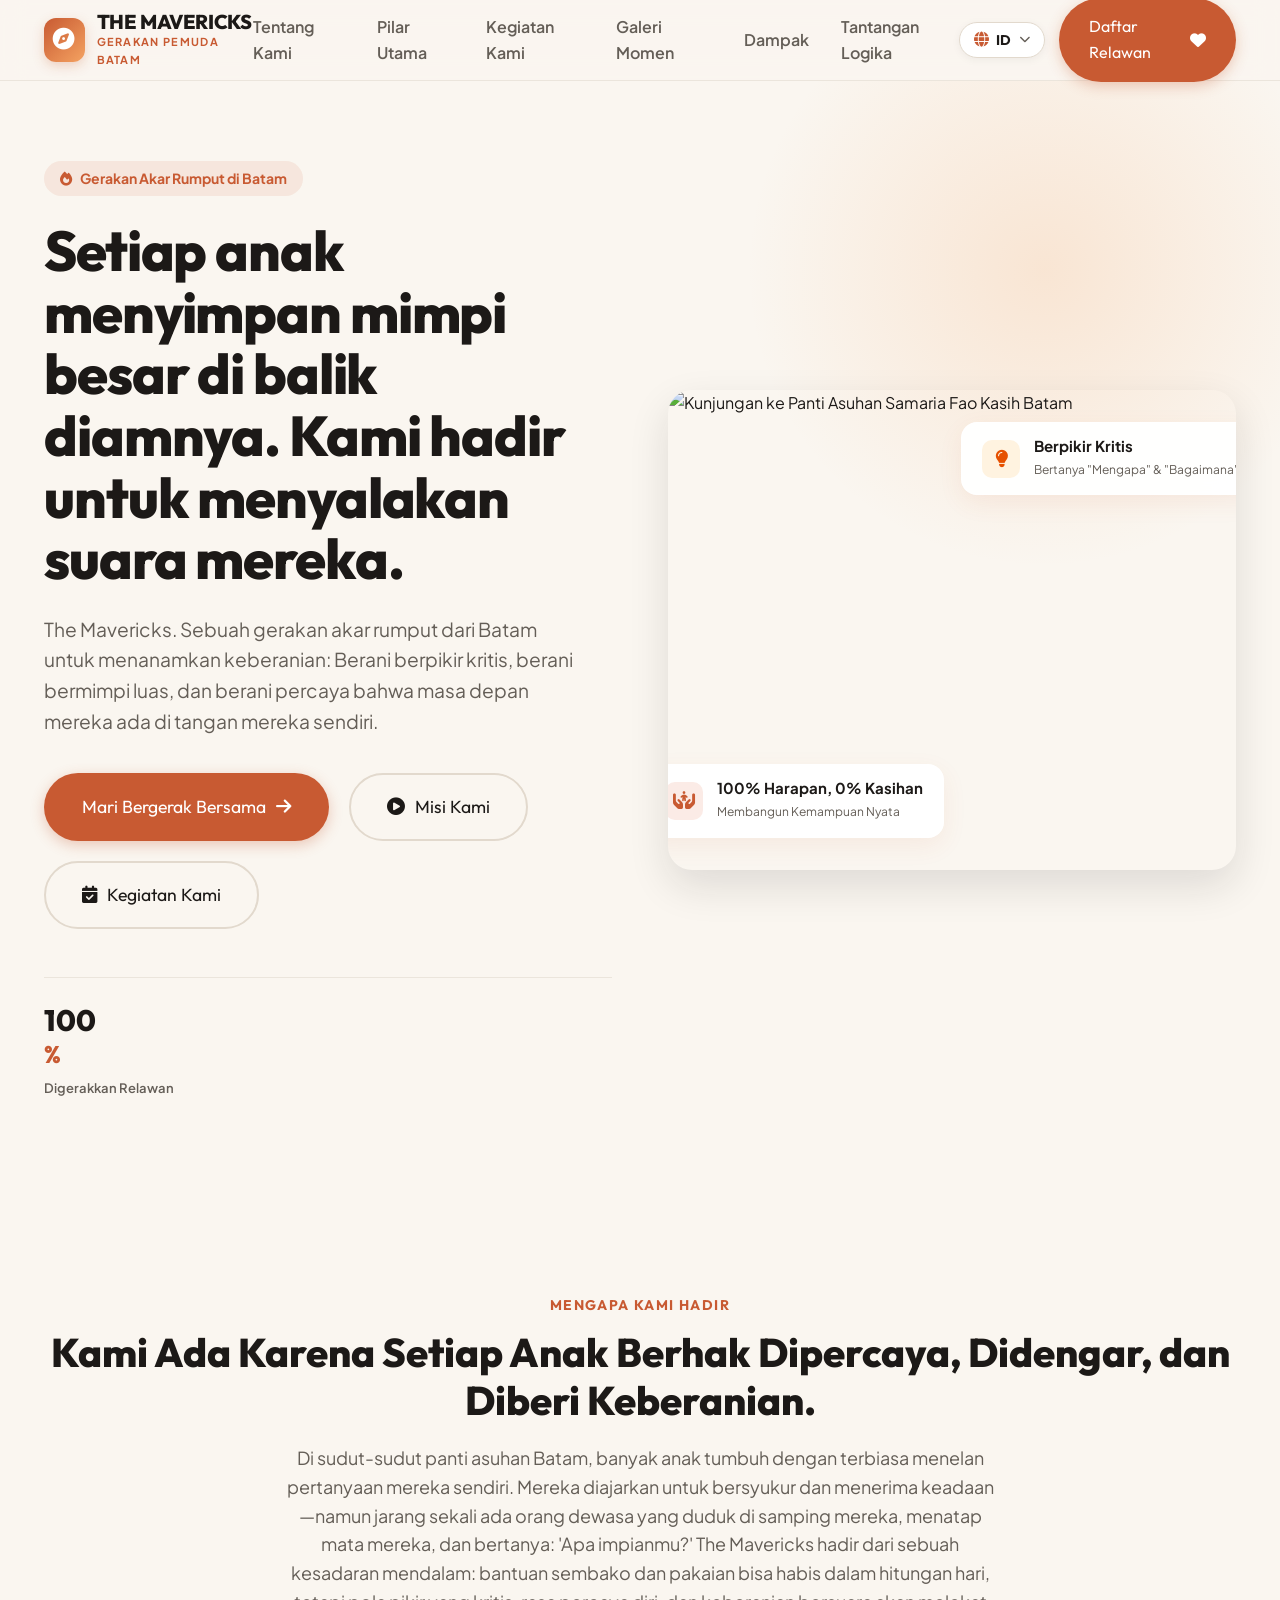
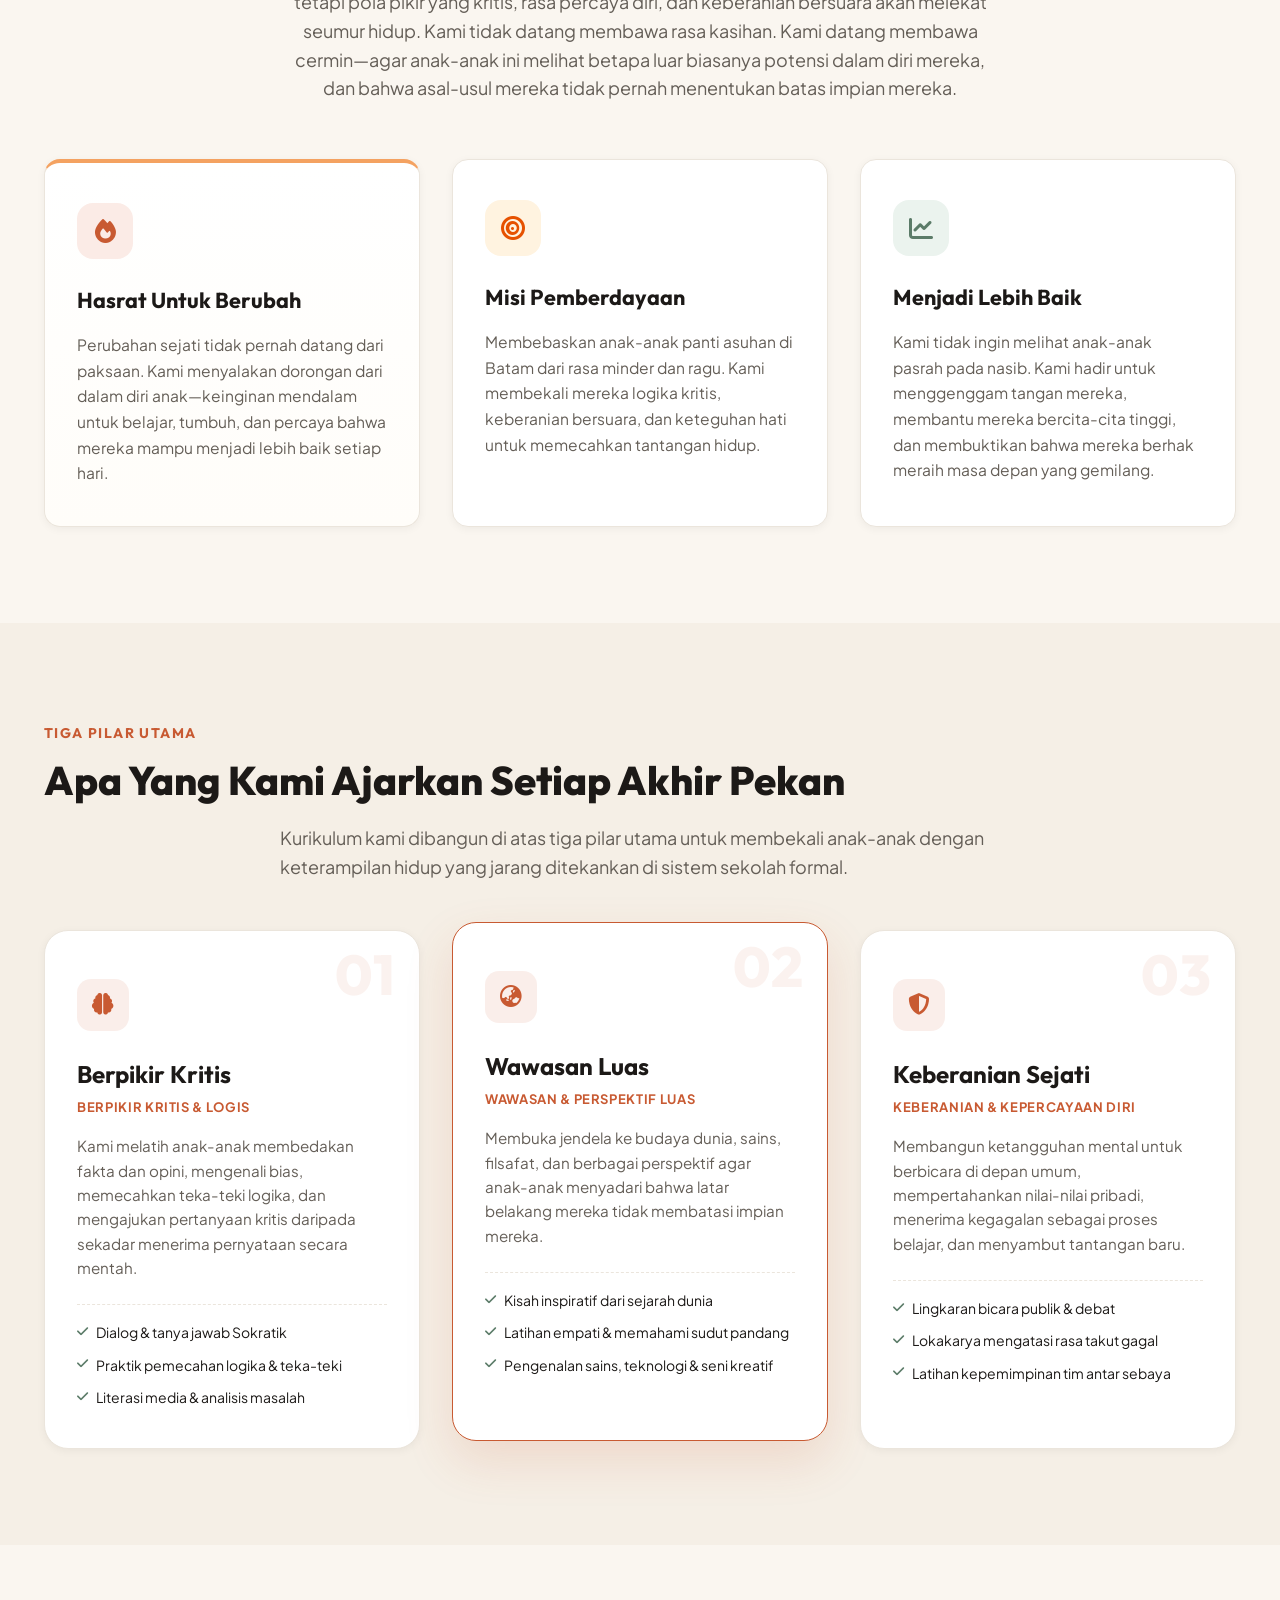
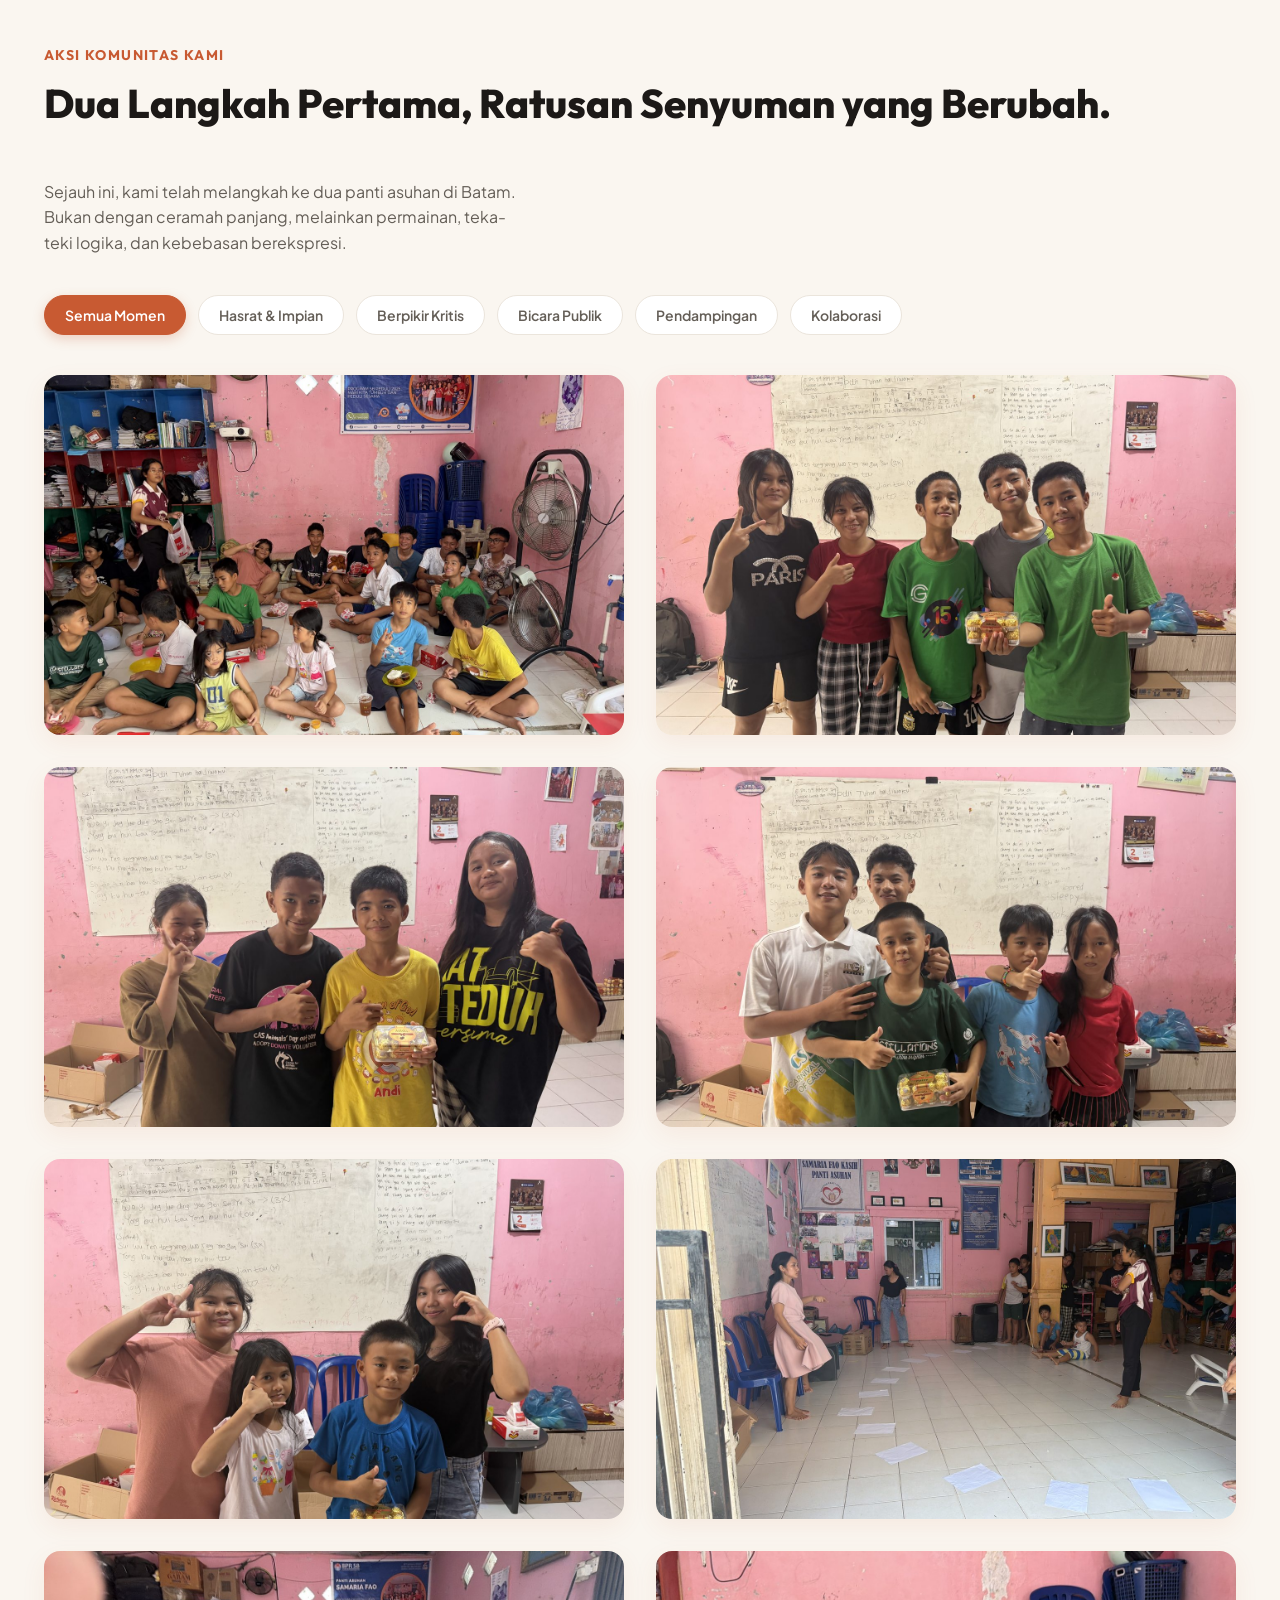
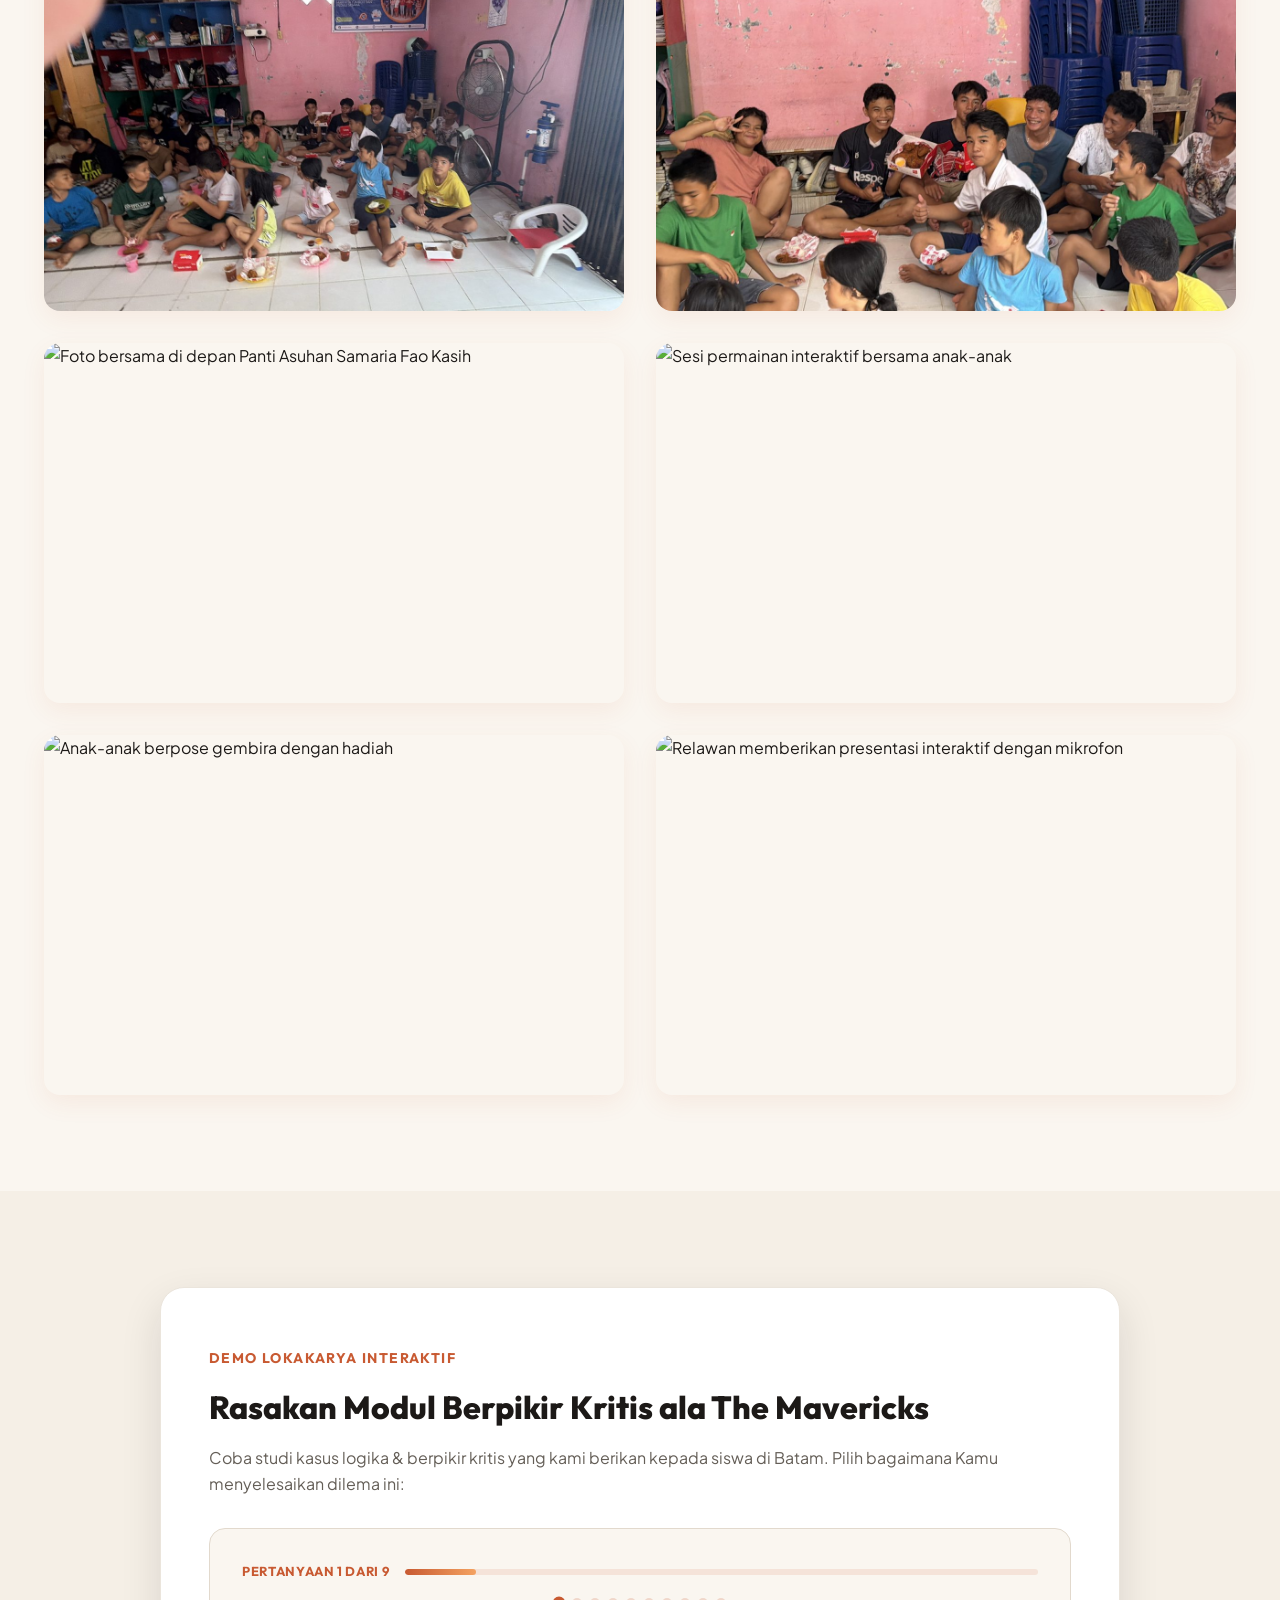
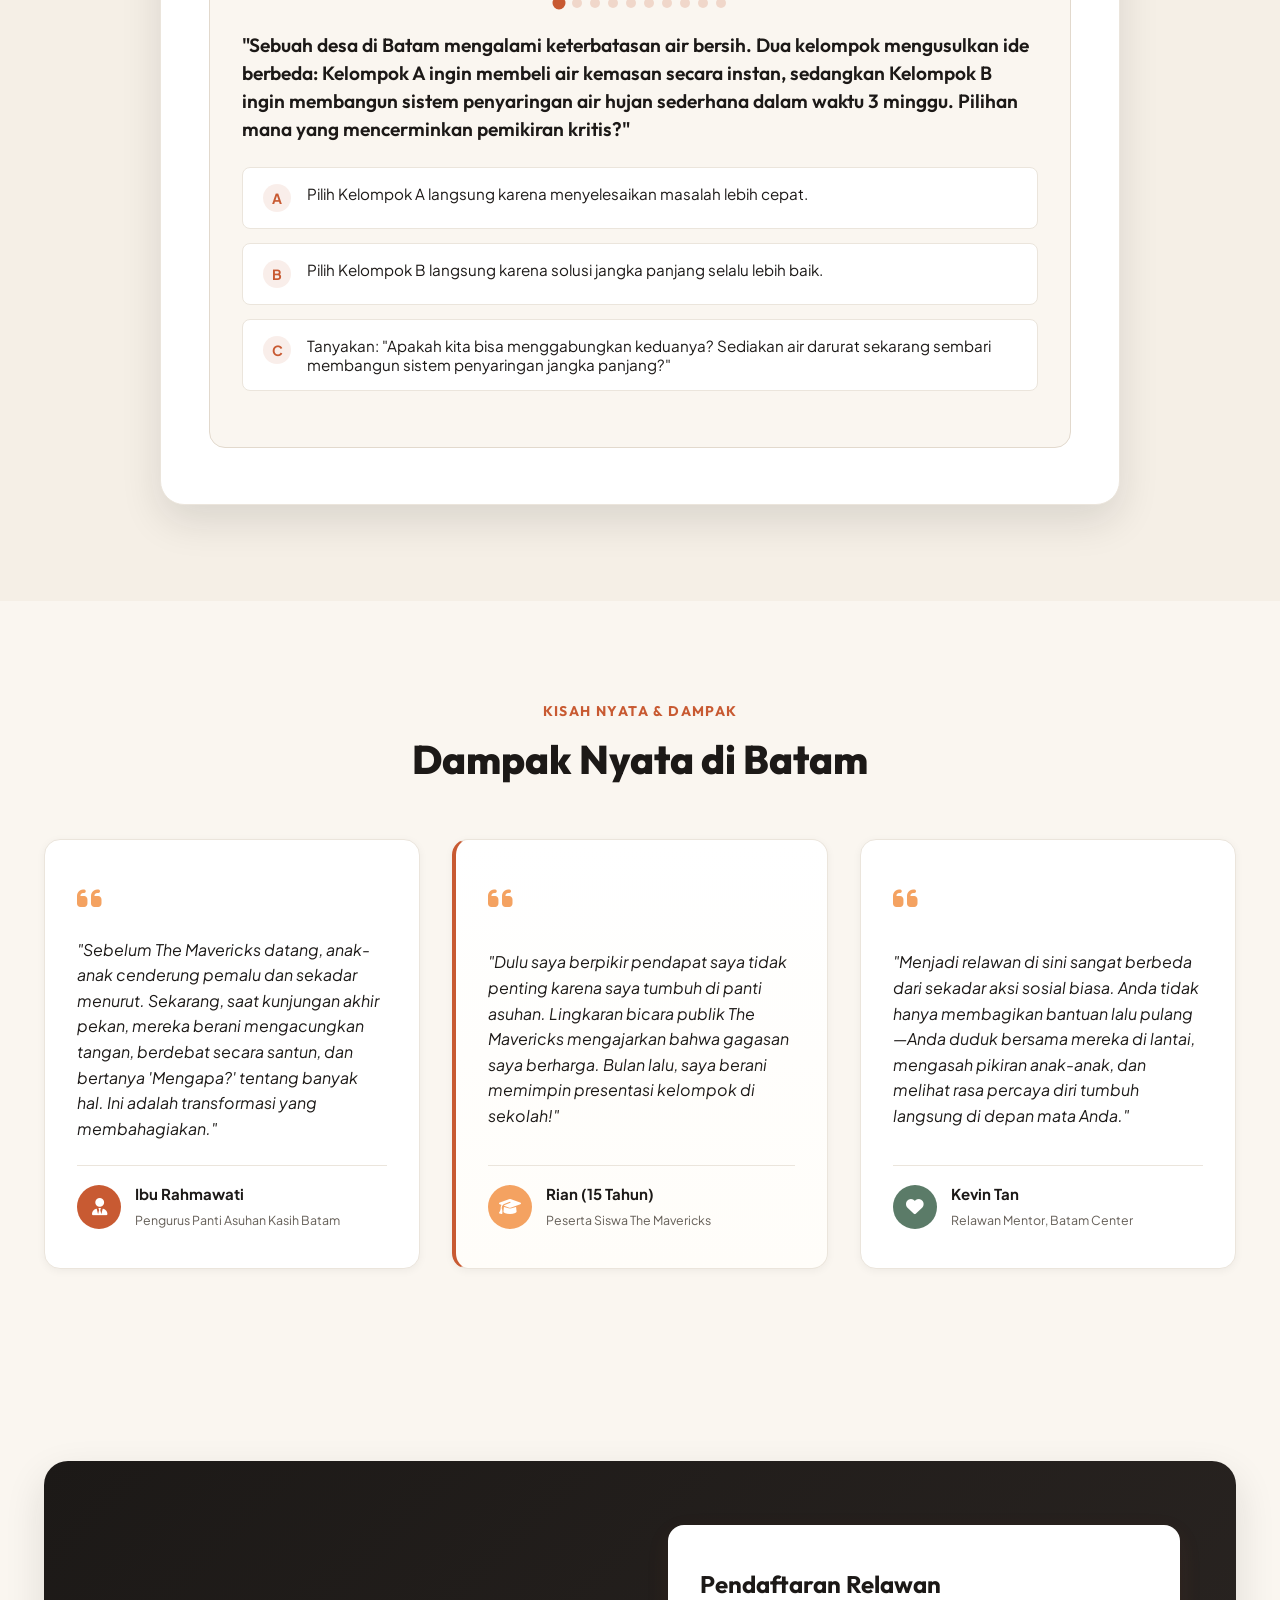
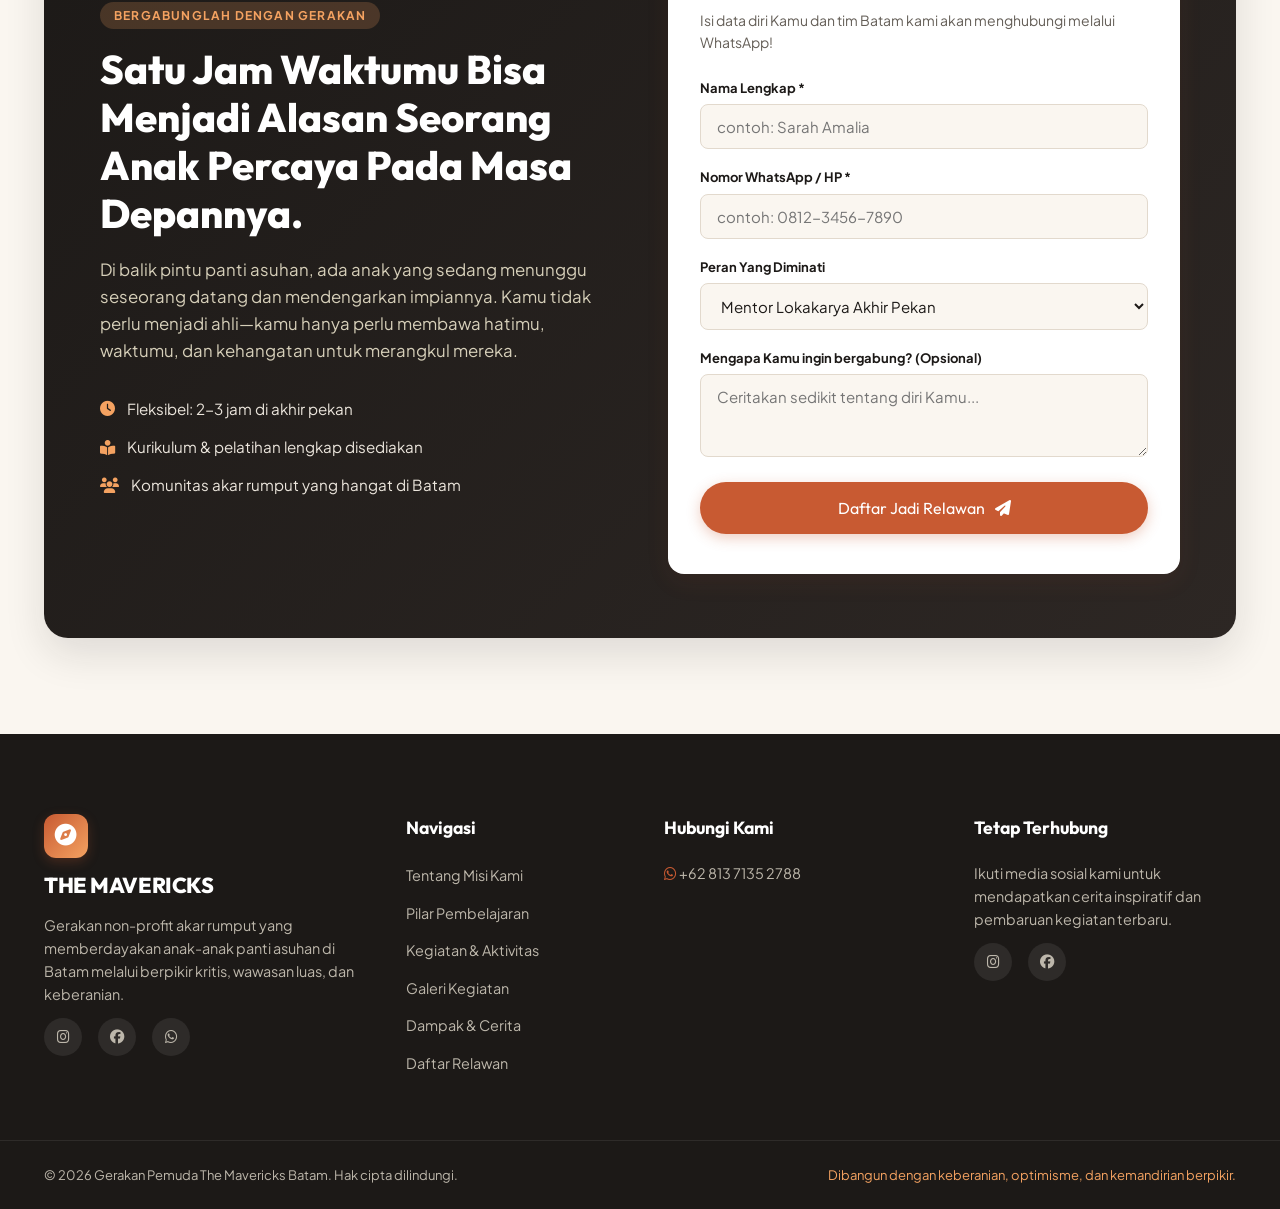
==== commit d303039a: "Add files via upload" ====
--- a/index.html
+++ b/index.html
@@ -36,6 +36,7 @@
       <ul class="nav-links" id="nav-links">
         <li><a href="#about" class="nav-link" data-i18n="nav_about">Tentang Kami</a></li>
         <li><a href="#pillars" class="nav-link" data-i18n="nav_pillars">Pilar Utama</a></li>
+        <li><a href="activities.html" class="nav-link" data-i18n="nav_activities">Kegiatan Kami</a></li>
         <li><a href="#gallery" class="nav-link" data-i18n="nav_gallery">Galeri Momen</a></li>
         <li><a href="#impact" class="nav-link" data-i18n="nav_impact">Dampak</a></li>
         <li><a href="#challenge" class="nav-link" data-i18n="nav_challenge">Tantangan Logika</a></li>
@@ -94,6 +95,10 @@
             <i class="fa-solid fa-circle-play"></i>
             <span data-i18n="hero_cta_secondary">Misi Kami</span>
           </a>
+          <a href="activities.html" class="btn btn-secondary btn-lg">
+            <i class="fa-solid fa-calendar-check"></i>
+            <span data-i18n="nav_activities">Kegiatan Kami</span>
+          </a>
         </div>
 
         <div class="hero-trust-badges">
@@ -106,7 +111,7 @@
 
       <div class="hero-image-wrapper">
         <div class="hero-image-card">
-          <img src="assets/hero.jpg" alt="Relawan The Mavericks bersama anak-anak Panti Asuhan Samaria Fao Batam" class="hero-img">
+          <img src="assets/gwc-1.jpg" alt="Kunjungan ke Panti Asuhan Samaria Fao Kasih Batam" class="hero-img">
           <div class="hero-img-overlay"></div>
           
           <!-- Floating Badge 1 -->
@@ -398,6 +403,67 @@
               </button>
             </div>
           </div>
+        </div>
+
+        <!-- Item 9: Group photo at Samaria Fao -->
+        <div class="gallery-item" data-category="collaboration">
+          <div class="gallery-image-box">
+            <img src="assets/act1-1.jpg" alt="Foto bersama di depan Panti Asuhan Samaria Fao Kasih" loading="lazy">
+            <div class="gallery-overlay">
+              <span class="gallery-cat-tag" data-i18n="item9_tag">Kunjungan</span>
+              <h4 data-i18n="item9_title">Langkah Pertama Bersama</h4>
+              <p data-i18n="item9_short">Kunjungan perdana ke Panti Asuhan Samaria Fao Kasih bersama seluruh tim relawan.</p>
+              <button class="lightbox-trigger" data-img="assets/act1-1.jpg" data-title-key="item9_title" data-desc-key="item9_desc" data-title="Langkah Pertama Bersama" data-desc="Foto bersama di depan Panti Asuhan Samaria Fao Kasih saat kunjungan pertama.">
+                <i class="fa-solid fa-expand"></i> <span data-i18n="view_photo">Lihat Foto</span>
+              </button>
+            </div>
+          </div>
+        </div>
+
+        <!-- Item 10: Interactive game session -->
+        <div class="gallery-item" data-category="thinking">
+          <div class="gallery-image-box">
+            <img src="assets/act1-6.jpg" alt="Sesi permainan interaktif bersama anak-anak" loading="lazy">
+            <div class="gallery-overlay">
+              <span class="gallery-cat-tag" data-i18n="item10_tag">Berpikir Kritis</span>
+              <h4 data-i18n="item10_title">Bermain Sambil Belajar</h4>
+              <p data-i18n="item10_short">Anak-anak antusias mengikuti sesi permainan interaktif bersama relawan.</p>
+              <button class="lightbox-trigger" data-img="assets/act1-6.jpg" data-title-key="item10_title" data-desc-key="item10_desc" data-title="Bermain Sambil Belajar" data-desc="Sesi permainan interaktif yang melatih berpikir kritis dan keberanian pada anak-anak.">
+                <i class="fa-solid fa-expand"></i> <span data-i18n="view_photo">Lihat Foto</span>
+              </button>
+            </div>
+          </div>
+        </div>
+
+        <!-- Item 11: Kids posing with gifts -->
+        <div class="gallery-item" data-category="desire">
+          <div class="gallery-image-box">
+            <img src="assets/act1-3.jpg" alt="Anak-anak berpose gembira dengan hadiah" loading="lazy">
+            <div class="gallery-overlay">
+              <span class="gallery-cat-tag" data-i18n="item11_tag">Semangat</span>
+              <h4 data-i18n="item11_title">Senyum Kemenangan Kecil</h4>
+              <p data-i18n="item11_short">Keceriaan anak-anak saat menerima hadiah dan camilan dari relawan.</p>
+              <button class="lightbox-trigger" data-img="assets/act1-3.jpg" data-title-key="item11_title" data-desc-key="item11_desc" data-title="Senyum Kemenangan Kecil" data-desc="Momen keakraban saat anak-anak menerima hadiah dan berpose bersama relawan.">
+                <i class="fa-solid fa-expand"></i> <span data-i18n="view_photo">Lihat Foto</span>
+              </button>
+            </div>
+          </div>
+        </div>
+
+        <!-- Item 12: Presentation with mic -->
+        <div class="gallery-item" data-category="speaking">
+          <div class="gallery-image-box">
+            <img src="assets/act2-2.jpg" alt="Relawan memberikan presentasi interaktif dengan mikrofon" loading="lazy">
+            <div class="gallery-overlay">
+              <span class="gallery-cat-tag" data-i18n="item12_tag">Bicara Publik</span>
+              <h4 data-i18n="item12_title">Presentasi yang Menginspirasi</h4>
+              <p data-i18n="item12_short">Relawan memandu sesi presentasi interaktif untuk anak-anak panti.</p>
+              <button class="lightbox-trigger" data-img="assets/act2-2.jpg" data-title-key="item12_title" data-desc-key="item12_desc" data-title="Presentasi yang Menginspirasi" data-desc="Relawan Mavericks memberikan presentasi interaktif dengan mikrofon di depan anak-anak.">
+                <i class="fa-solid fa-expand"></i> <span data-i18n="view_photo">Lihat Foto</span>
+              </button>
+            </div>
+          </div>
+        </div>
         </div>
       </div>
     </div>
@@ -638,6 +704,7 @@
         <ul>
           <li><a href="#about" data-i18n="footer_nav_about">Tentang Misi Kami</a></li>
           <li><a href="#pillars" data-i18n="footer_nav_pillars">Pilar Pembelajaran</a></li>
+          <li><a href="activities.html" data-i18n="footer_nav_activities">Kegiatan & Aktivitas</a></li>
           <li><a href="#gallery" data-i18n="footer_nav_gallery">Galeri Kegiatan</a></li>
           <li><a href="#impact" data-i18n="footer_nav_impact">Dampak & Cerita</a></li>
           <li><a href="#volunteer" data-i18n="footer_nav_volunteer">Daftar Relawan</a></li>
